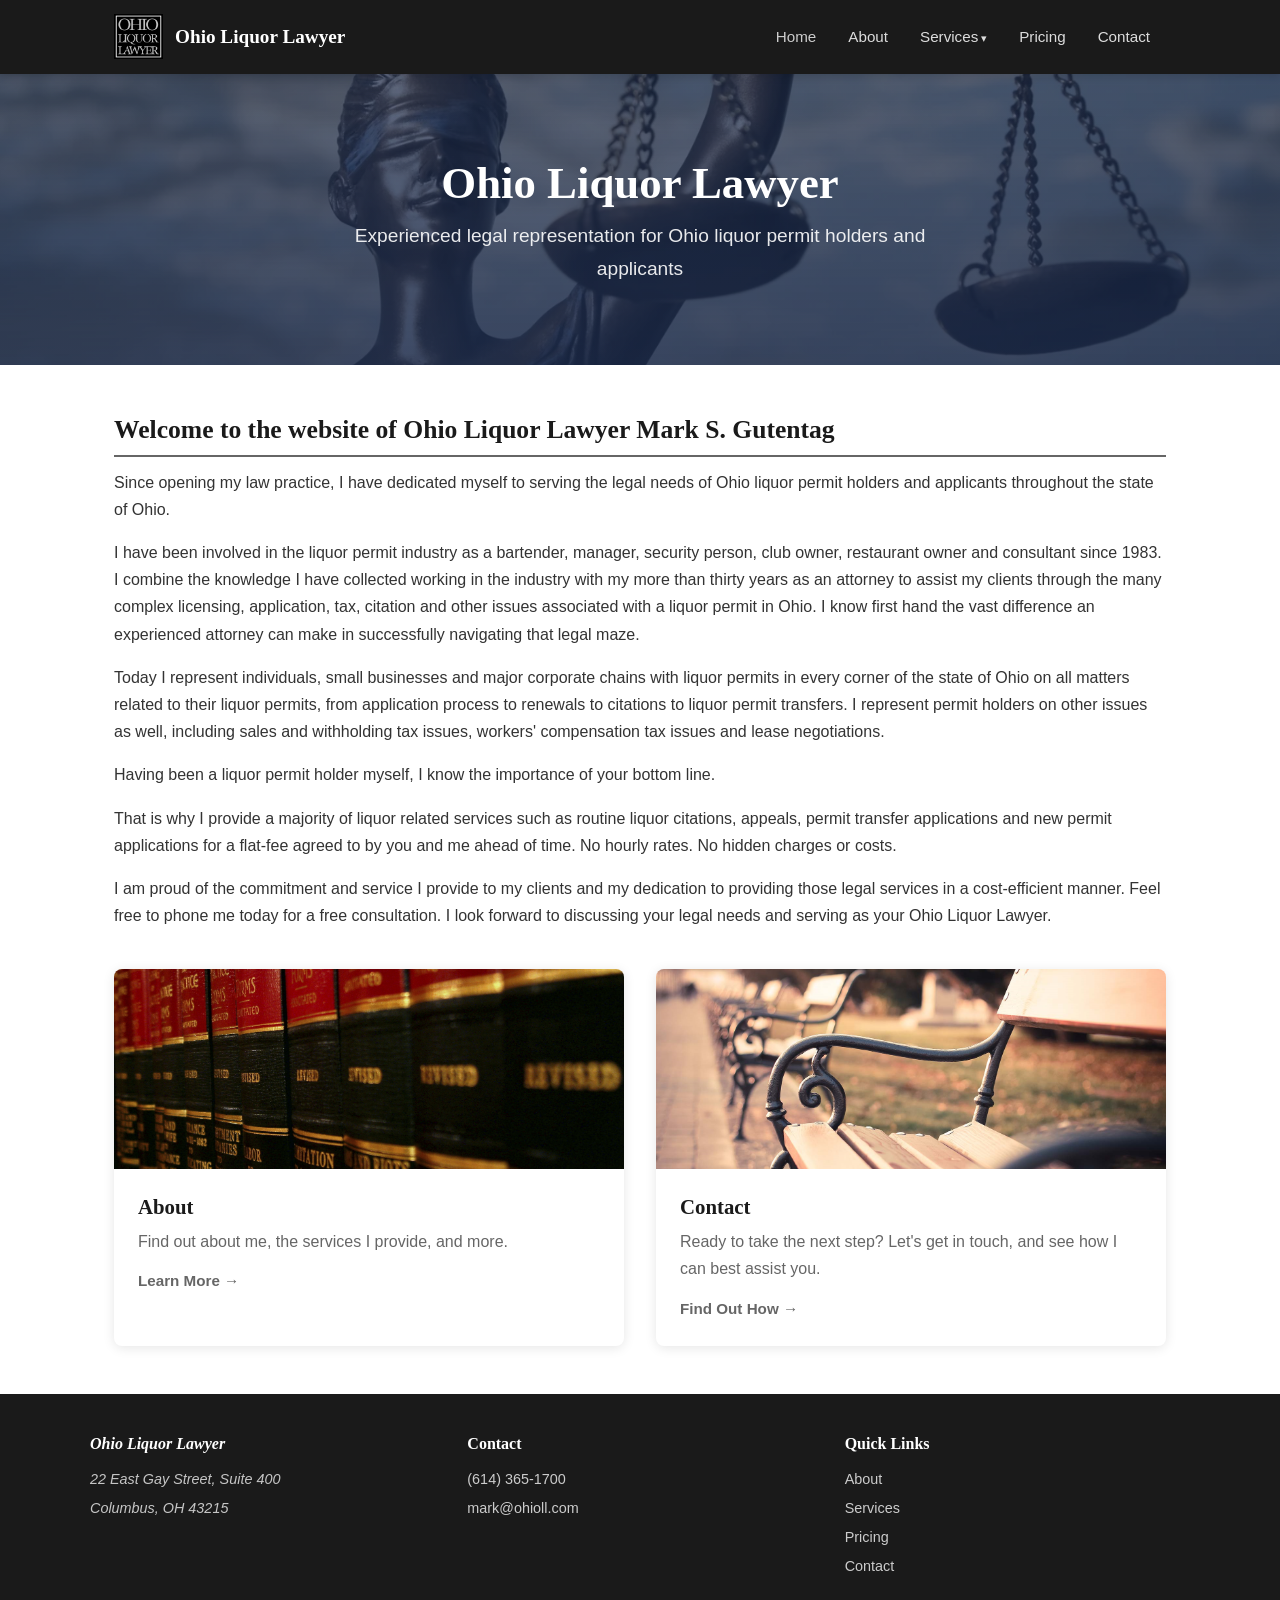
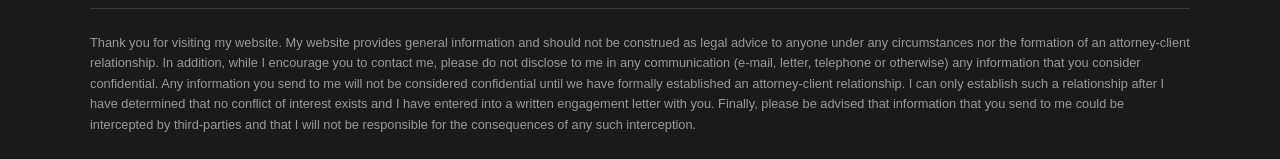
==== index.html @ 2d17671e "Checkpoint: site modernization and optimization proposal - Rename CSS variables --navy/--gold to --d" ====
<!DOCTYPE html>
<html lang="en">
<head>
  <meta charset="UTF-8">
  <meta name="viewport" content="width=device-width, initial-scale=1.0">
  <title>Ohio Liquor Lawyer | Mark S. Gutentag</title>
  <meta name="description" content="Ohio Liquor Lawyer Mark S. Gutentag provides legal services for Ohio liquor permit holders, applicants, and transfers. Free consultation available.">
  <link rel="icon" href="assets/images/favicon.ico">
  <link rel="canonical" href="https://www.ohioll.com/">
  <meta property="og:title" content="Ohio Liquor Lawyer | Mark S. Gutentag">
  <meta property="og:description" content="Experienced legal representation for Ohio liquor permit holders and applicants. Free consultation available.">
  <meta property="og:type" content="website">
  <meta property="og:url" content="https://www.ohioll.com/">
  <meta property="og:image" content="https://www.ohioll.com/assets/images/logo.png">
  <link rel="stylesheet" href="css/style.css">
</head>
<body>
  <header class="site-header">
    <div class="header-inner">
      <div class="logo">
        <a href="index.html">
          <img src="assets/images/logo.png" alt="">
          <span class="logo-text">Ohio Liquor Lawyer</span>
        </a>
      </div>
      <button class="nav-toggle" aria-label="Toggle navigation">
        <span></span><span></span><span></span>
      </button>
      <nav class="main-nav" aria-label="Main navigation">
        <ul>
          <li><a href="index.html" class="active">Home</a></li>
          <li><a href="about.html">About</a></li>
          <li class="has-dropdown">
            <a href="services-current-permit-holders.html">Services</a>
            <ul class="dropdown">
              <li><a href="services-current-permit-holders.html">Current Permit Holders</a></li>
              <li><a href="services-new-permit-applicants.html">New Permit Applicants</a></li>
              <li><a href="services-permit-transfers.html">Permit Transfers</a></li>
            </ul>
          </li>
          <li><a href="pricing.html">Pricing</a></li>
          <li><a href="contact.html">Contact</a></li>
        </ul>
      </nav>
    </div>
  </header>

  <main>
    <section class="hero">
      <h1>Ohio Liquor Lawyer</h1>
      <p>Experienced legal representation for Ohio liquor permit holders and applicants</p>
    </section>

    <section class="content-section">
      <h2>Welcome to the website of Ohio Liquor Lawyer Mark S. Gutentag</h2>

      <p>Since opening my law practice, I have dedicated myself to serving the legal needs of Ohio liquor permit holders and applicants throughout the state of Ohio.</p>

      <p>I have been involved in the liquor permit industry as a bartender, manager, security person, club owner, restaurant owner and consultant since 1983. I combine the knowledge I have collected working in the industry with my more than thirty years as an attorney to assist my clients through the many complex licensing, application, tax, citation and other issues associated with a liquor permit in Ohio. I know first hand the vast difference an experienced attorney can make in successfully navigating that legal maze.</p>

      <p>Today I represent individuals, small businesses and major corporate chains with liquor permits in every corner of the state of Ohio on all matters related to their liquor permits, from application process to renewals to citations to liquor permit transfers. I represent permit holders on other issues as well, including sales and withholding tax issues, workers' compensation tax issues and lease negotiations.</p>

      <p>Having been a liquor permit holder myself, I know the importance of your bottom line.</p>

      <p>That is why I provide a majority of liquor related services such as routine liquor citations, appeals, permit transfer applications and new permit applications for a flat-fee agreed to by you and me ahead of time. No hourly rates. No hidden charges or costs.</p>

      <p>I am proud of the commitment and service I provide to my clients and my dedication to providing those legal services in a cost-efficient manner. Feel free to phone me today for a free consultation. I look forward to discussing your legal needs and serving as your Ohio Liquor Lawyer.</p>

      <div class="cta-cards">
        <a href="about.html" class="cta-card">
          <img src="assets/images/about-preview.png" alt="About Mark S. Gutentag">
          <div class="cta-card-body">
            <h3>About</h3>
            <p>Find out about me, the services I provide, and more.</p>
            <span class="cta-link">Learn More &rarr;</span>
          </div>
        </a>
        <a href="contact.html" class="cta-card">
          <img src="assets/images/contact-preview.png" alt="Contact Ohio Liquor Lawyer">
          <div class="cta-card-body">
            <h3>Contact</h3>
            <p>Ready to take the next step? Let's get in touch, and see how I can best assist you.</p>
            <span class="cta-link">Find Out How &rarr;</span>
          </div>
        </a>
      </div>
    </section>
  </main>

  <footer class="site-footer">
    <div class="footer-inner">
      <div class="footer-top">
        <div class="footer-col">
          <address>
            <h4>Ohio Liquor Lawyer</h4>
            <p>22 East Gay Street, Suite 400</p>
            <p>Columbus, OH 43215</p>
          </address>
        </div>
        <div class="footer-col">
          <h4>Contact</h4>
          <p><a href="tel:6143651700">(614) 365-1700</a></p>
          <p><a href="mailto:mark@ohioll.com">mark@ohioll.com</a></p>
        </div>
        <div class="footer-col">
          <h4>Quick Links</h4>
          <ul>
            <li><a href="about.html">About</a></li>
            <li><a href="services-current-permit-holders.html">Services</a></li>
            <li><a href="pricing.html">Pricing</a></li>
            <li><a href="contact.html">Contact</a></li>
          </ul>
        </div>
      </div>
      <p class="footer-disclaimer">Thank you for visiting my website. My website provides general information and should not be construed as legal advice to anyone under any circumstances nor the formation of an attorney-client relationship. In addition, while I encourage you to contact me, please do not disclose to me in any communication (e-mail, letter, telephone or otherwise) any information that you consider confidential. Any information you send to me will not be considered confidential until we have formally established an attorney-client relationship. I can only establish such a relationship after I have determined that no conflict of interest exists and I have entered into a written engagement letter with you. Finally, please be advised that information that you send to me could be intercepted by third-parties and that I will not be responsible for the consequences of any such interception.</p>
    </div>
  </footer>
  <script src="js/nav.js"></script>
</body>
</html>
---- css/style.css ----
/* === Reset === */
*, *::before, *::after {
  box-sizing: border-box;
  margin: 0;
  padding: 0;
}

/* === Variables === */
:root {
  --dark: #1a1a1a;
  --dark-light: #2d2d2d;
  --accent: #666;
  --accent-light: #ccc;
  --text: #333;
  --text-light: #666;
  --bg: #fff;
  --bg-light: #f8f9fa;
  --border: #e0e0e0;
  --max-width: 1100px;
  --font-body: 'Segoe UI', 'Helvetica Neue', Arial, sans-serif;
  --font-heading: Georgia, 'Times New Roman', serif;
}

/* === Base === */
html {
  font-size: 16px;
  scroll-behavior: smooth;
}

body {
  font-family: var(--font-body);
  color: var(--text);
  line-height: 1.7;
  background: var(--bg);
  min-height: 100vh;
  display: flex;
  flex-direction: column;
}

img {
  max-width: 100%;
  height: auto;
  display: block;
}

a {
  color: var(--dark);
  text-decoration: none;
}

a:hover {
  color: var(--accent);
}

h1, h2, h3, h4 {
  font-family: var(--font-heading);
  color: var(--dark);
  line-height: 1.3;
}

h1 { font-size: 2.2rem; margin-bottom: 1rem; }
h2 { font-size: 1.6rem; margin-bottom: 0.75rem; }
h3 { font-size: 1.3rem; margin-bottom: 0.5rem; }

ul {
  list-style: disc;
  padding-left: 1.5rem;
}

/* === Header === */
.site-header {
  background: var(--dark);
  padding: 0;
  position: sticky;
  top: 0;
  z-index: 100;
  box-shadow: 0 2px 8px rgba(0,0,0,0.15);
}

.header-inner {
  max-width: var(--max-width);
  margin: 0 auto;
  display: flex;
  align-items: center;
  justify-content: space-between;
  padding: 0.75rem 1.5rem;
}

.logo a {
  display: flex;
  align-items: center;
  gap: 0.75rem;
}

.logo img {
  height: 45px;
  width: auto;
}

.logo-text {
  color: #fff;
  font-family: var(--font-heading);
  font-size: 1.2rem;
  font-weight: 700;
  white-space: nowrap;
}

/* === Navigation === */
.nav-toggle {
  display: none;
  background: none;
  border: none;
  cursor: pointer;
  padding: 0.5rem;
  min-width: 44px;
  min-height: 44px;
}

.nav-toggle span {
  display: block;
  width: 26px;
  height: 3px;
  background: #fff;
  margin: 5px 0;
  border-radius: 2px;
  transition: 0.3s;
}

.main-nav > ul {
  display: flex;
  list-style: none;
  padding: 0;
  gap: 0;
  align-items: center;
}

.main-nav > ul > li {
  position: relative;
}

.main-nav a {
  color: rgba(255,255,255,0.85);
  padding: 0.75rem 1rem;
  display: block;
  font-size: 0.95rem;
  font-weight: 500;
  transition: color 0.2s;
  white-space: nowrap;
}

.main-nav a:hover,
.main-nav a.active {
  color: var(--accent-light);
}

/* Dropdown */
.has-dropdown {
  position: relative;
}

.has-dropdown > a::after {
  content: ' \25BE';
  font-size: 0.7em;
}

.dropdown {
  display: none;
  flex-direction: column;
  position: absolute;
  top: 100%;
  left: 0;
  background: var(--dark-light);
  min-width: 220px;
  box-shadow: 0 4px 12px rgba(0,0,0,0.2);
  border-radius: 0 0 4px 4px;
  list-style: none;
  padding: 0.5rem 0;
  z-index: 200;
}

.has-dropdown:hover .dropdown {
  display: flex;
}

.has-dropdown.open .dropdown {
  display: flex;
}

.dropdown a {
  padding: 0.6rem 1.25rem;
  font-size: 0.9rem;
}

.dropdown a:hover {
  background: rgba(255,255,255,0.05);
}

/* === Hero === */
.hero {
  background: linear-gradient(rgba(27,42,74,0.7), rgba(27,42,74,0.85)),
              url('../assets/images/hero-home.jpg') center/cover no-repeat;
  color: #fff;
  text-align: center;
  padding: 5rem 1.5rem;
}

.hero h1 {
  color: #fff;
  font-size: 2.8rem;
  margin-bottom: 0.5rem;
}

.hero p {
  font-size: 1.2rem;
  opacity: 0.9;
  max-width: 600px;
  margin: 0 auto;
}

/* Page hero (smaller, for inner pages) */
.page-hero {
  background: var(--dark);
  color: #fff;
  text-align: center;
  padding: 3rem 1.5rem;
}

.page-hero h1 {
  color: #fff;
  font-size: 2.4rem;
  margin-bottom: 0;
}

/* === Main Content === */
main {
  flex: 1;
}

.content-section {
  max-width: var(--max-width);
  margin: 0 auto;
  padding: 3rem 1.5rem;
}

.content-section p {
  margin-bottom: 1rem;
}

.content-section ul {
  margin-bottom: 1.25rem;
}

.content-section li {
  margin-bottom: 0.4rem;
}

.content-section h2 {
  margin-top: 2rem;
  padding-bottom: 0.5rem;
  border-bottom: 2px solid var(--accent);
}

.content-section h2:first-child {
  margin-top: 0;
}

.content-section h3 {
  margin-top: 1.5rem;
  color: var(--dark-light);
}

/* === CTA Cards (Home page) === */
.cta-cards {
  display: grid;
  grid-template-columns: 1fr 1fr;
  gap: 2rem;
  margin-top: 2.5rem;
}

.cta-card {
  border-radius: 8px;
  overflow: hidden;
  box-shadow: 0 2px 12px rgba(0,0,0,0.1);
  transition: transform 0.2s, box-shadow 0.2s;
  text-decoration: none;
  color: var(--text);
  display: block;
}

.cta-card:hover {
  transform: translateY(-4px);
  box-shadow: 0 6px 20px rgba(0,0,0,0.15);
  color: var(--text);
}

.cta-card img {
  width: 100%;
  height: 200px;
  object-fit: cover;
}

.cta-card-body {
  padding: 1.5rem;
}

.cta-card-body h3 {
  margin-top: 0;
  color: var(--dark);
}

.cta-card-body p {
  color: var(--text-light);
  margin-bottom: 0.75rem;
}

.cta-link {
  color: var(--accent);
  font-weight: 600;
  font-size: 0.95rem;
}

/* === Services Sidebar Layout === */
.services-layout {
  max-width: var(--max-width);
  margin: 0 auto;
  padding: 3rem 1.5rem;
  display: grid;
  grid-template-columns: 220px 1fr;
  gap: 3rem;
}

.services-sidebar {
  position: sticky;
  top: 90px;
  align-self: start;
}

.services-sidebar ul {
  list-style: none;
  padding: 0;
}

.services-sidebar a {
  display: block;
  padding: 0.6rem 1rem;
  border-left: 3px solid transparent;
  color: var(--text-light);
  font-size: 0.95rem;
  transition: all 0.2s;
}

.services-sidebar a:hover {
  color: var(--dark);
  border-left-color: var(--accent);
  background: var(--bg-light);
}

.services-sidebar a.active {
  color: var(--dark);
  border-left-color: var(--accent);
  font-weight: 600;
}

.services-content h2 {
  margin-top: 2rem;
  padding-bottom: 0.5rem;
  border-bottom: 2px solid var(--accent);
}

.services-content h2:first-child {
  margin-top: 0;
}

.services-content p {
  margin-bottom: 1rem;
}

.services-content ul {
  margin-bottom: 1.25rem;
}

.services-content li {
  margin-bottom: 0.4rem;
}

/* === Contact Info Block === */
.contact-info {
  background: var(--bg-light);
  border-radius: 8px;
  padding: 2rem;
  margin-top: 1.5rem;
  display: grid;
  grid-template-columns: repeat(3, 1fr);
  gap: 2rem;
}

.contact-item h3 {
  margin-top: 0;
  font-size: 1.1rem;
}

.contact-item p {
  color: var(--text-light);
  margin-bottom: 0;
}

.contact-item a {
  color: var(--dark);
  font-weight: 500;
}

.contact-item a:hover {
  color: var(--accent);
}

/* === CTA Banner === */
.cta-banner {
  background: var(--dark);
  color: #fff;
  text-align: center;
  padding: 3rem 1.5rem;
  margin-top: 2rem;
}

.cta-banner h2 {
  color: #fff;
  border: none;
  margin-top: 0;
}

.cta-banner p {
  opacity: 0.9;
  max-width: 600px;
  margin: 0.5rem auto 1.5rem;
}

.cta-banner a {
  display: inline-block;
  background: var(--accent);
  color: #fff;
  padding: 0.85rem 2rem;
  border-radius: 4px;
  font-weight: 700;
  min-height: 44px;
  transition: background 0.2s;
}

.cta-banner a:hover {
  background: var(--accent-light);
  color: var(--dark);
}

/* === Footer === */
.site-footer {
  background: var(--dark);
  color: rgba(255,255,255,0.75);
  padding: 2.5rem 1.5rem 1.5rem;
  font-size: 0.9rem;
}

.footer-inner {
  max-width: var(--max-width);
  margin: 0 auto;
}

.footer-top {
  display: grid;
  grid-template-columns: 1fr 1fr 1fr;
  gap: 2rem;
  padding-bottom: 1.5rem;
  border-bottom: 1px solid rgba(255,255,255,0.15);
}

.footer-col h4 {
  color: #fff;
  font-size: 1rem;
  margin-bottom: 0.75rem;
}

.footer-col p {
  margin-bottom: 0.3rem;
}

.footer-col a {
  color: var(--accent-light);
}

.footer-col a:hover {
  color: var(--accent);
}

.footer-col ul {
  list-style: none;
  padding: 0;
}

.footer-col li {
  margin-bottom: 0.3rem;
}

.footer-disclaimer {
  margin-top: 1.5rem;
  font-size: 0.8rem;
  line-height: 1.6;
  opacity: 0.75;
}

/* === Responsive === */
@media (max-width: 768px) {
  .nav-toggle {
    display: flex;
    align-items: center;
    justify-content: center;
  }

  .main-nav {
    display: none;
    position: absolute;
    top: 100%;
    left: 0;
    right: 0;
    background: var(--dark);
    border-top: 1px solid rgba(255,255,255,0.1);
  }

  .main-nav.open {
    display: block;
  }

  .main-nav ul {
    flex-direction: column;
  }

  .main-nav a {
    padding: 0.9rem 1.5rem;
    border-bottom: 1px solid rgba(255,255,255,0.05);
    min-height: 44px;
  }

  .dropdown {
    position: static;
    box-shadow: none;
    background: rgba(0,0,0,0.15);
    border-radius: 0;
  }

  .has-dropdown:hover .dropdown {
    display: none;
  }

  .has-dropdown.open .dropdown {
    display: flex;
    flex-direction: column;
  }

  .hero h1 {
    font-size: 2rem;
  }

  .hero {
    padding: 3rem 1.5rem;
  }

  .cta-cards {
    grid-template-columns: 1fr;
  }

  .services-layout {
    grid-template-columns: 1fr;
    gap: 1.5rem;
  }

  .services-sidebar {
    position: static;
  }

  .services-sidebar ul {
    display: flex;
    gap: 0.25rem;
    flex-wrap: wrap;
  }

  .services-sidebar a {
    border-left: none;
    border-bottom: 2px solid transparent;
    padding: 0.5rem 0.75rem;
    font-size: 0.85rem;
    min-height: 44px;
    display: flex;
    align-items: center;
  }

  .services-sidebar a.active,
  .services-sidebar a:hover {
    border-left: none;
    border-bottom-color: var(--accent);
  }

  .contact-info {
    grid-template-columns: 1fr;
  }

  .footer-top {
    grid-template-columns: 1fr;
    gap: 1.5rem;
  }

  .page-hero h1 {
    font-size: 1.8rem;
  }
}

@media (max-width: 480px) {
  h1 { font-size: 1.7rem; }
  h2 { font-size: 1.3rem; }
  .hero h1 { font-size: 1.6rem; }
  .content-section,
  .services-layout {
    padding: 2rem 1rem;
  }
}
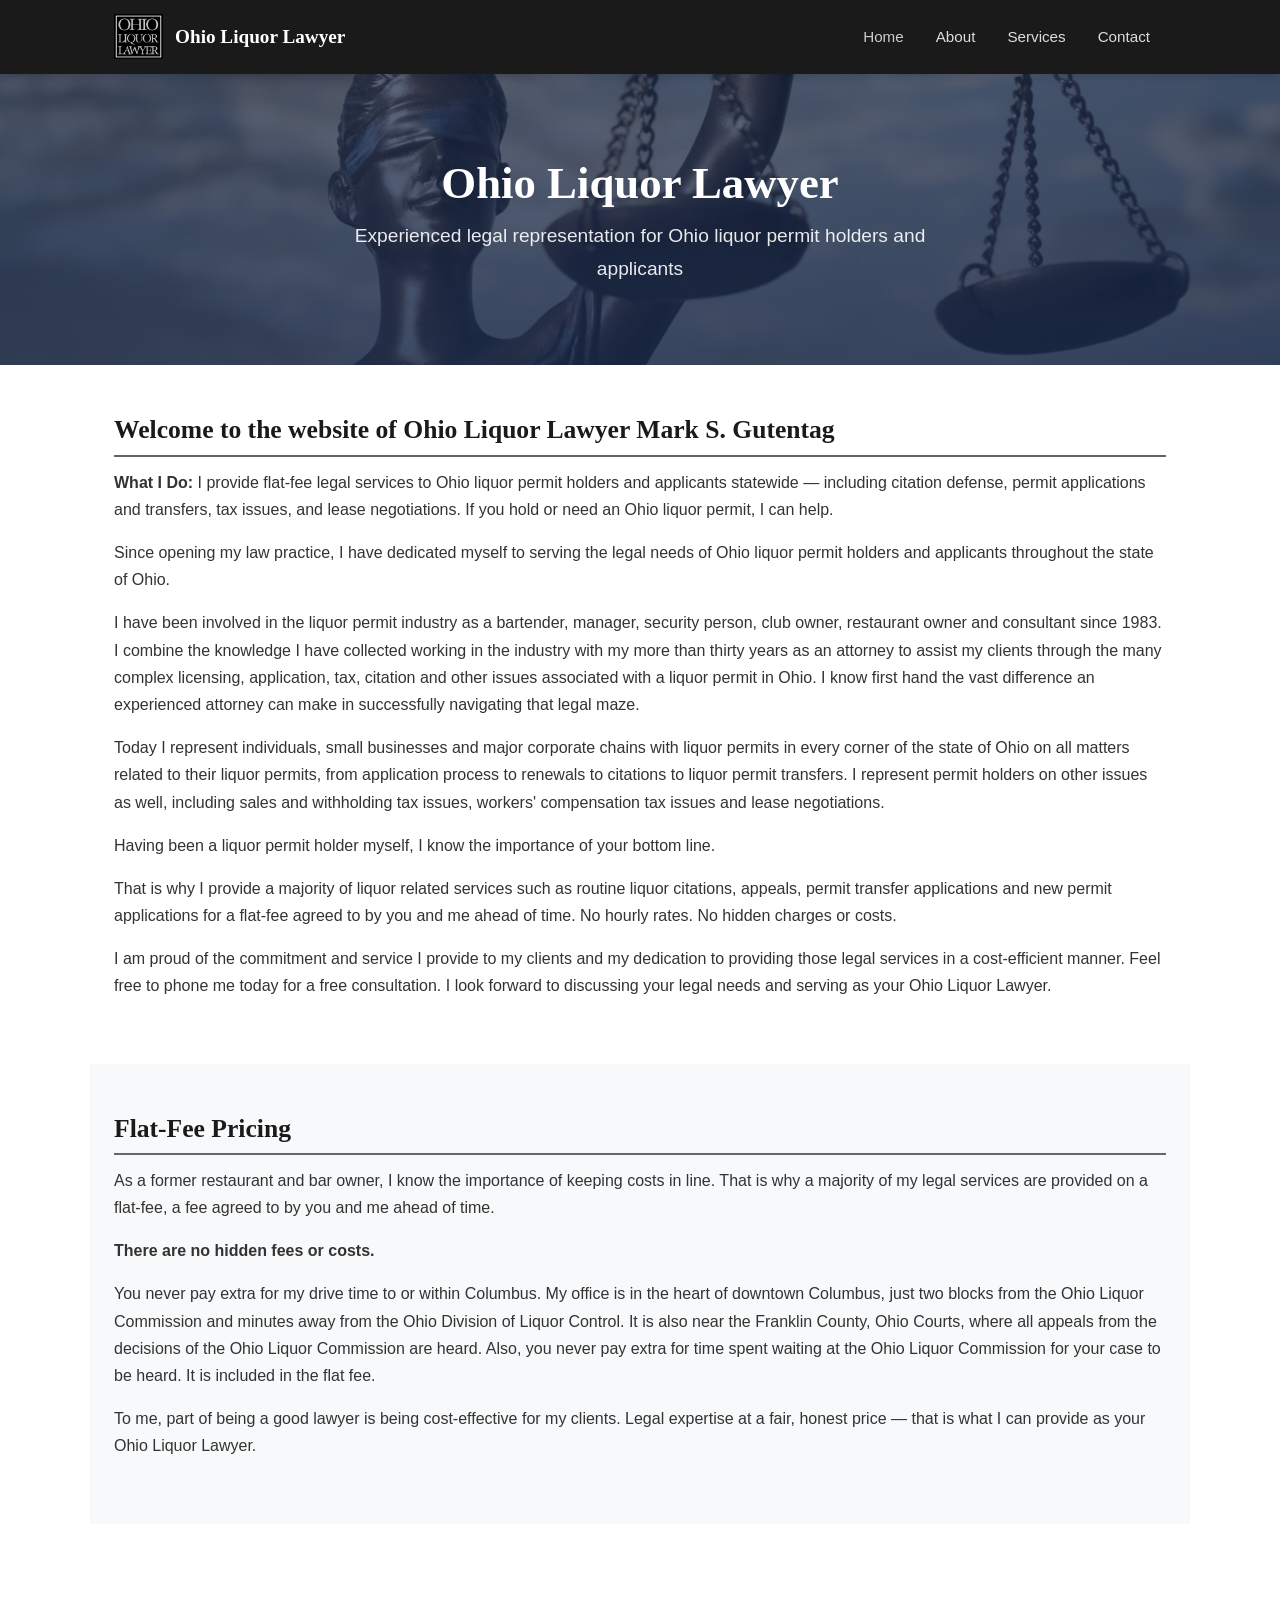
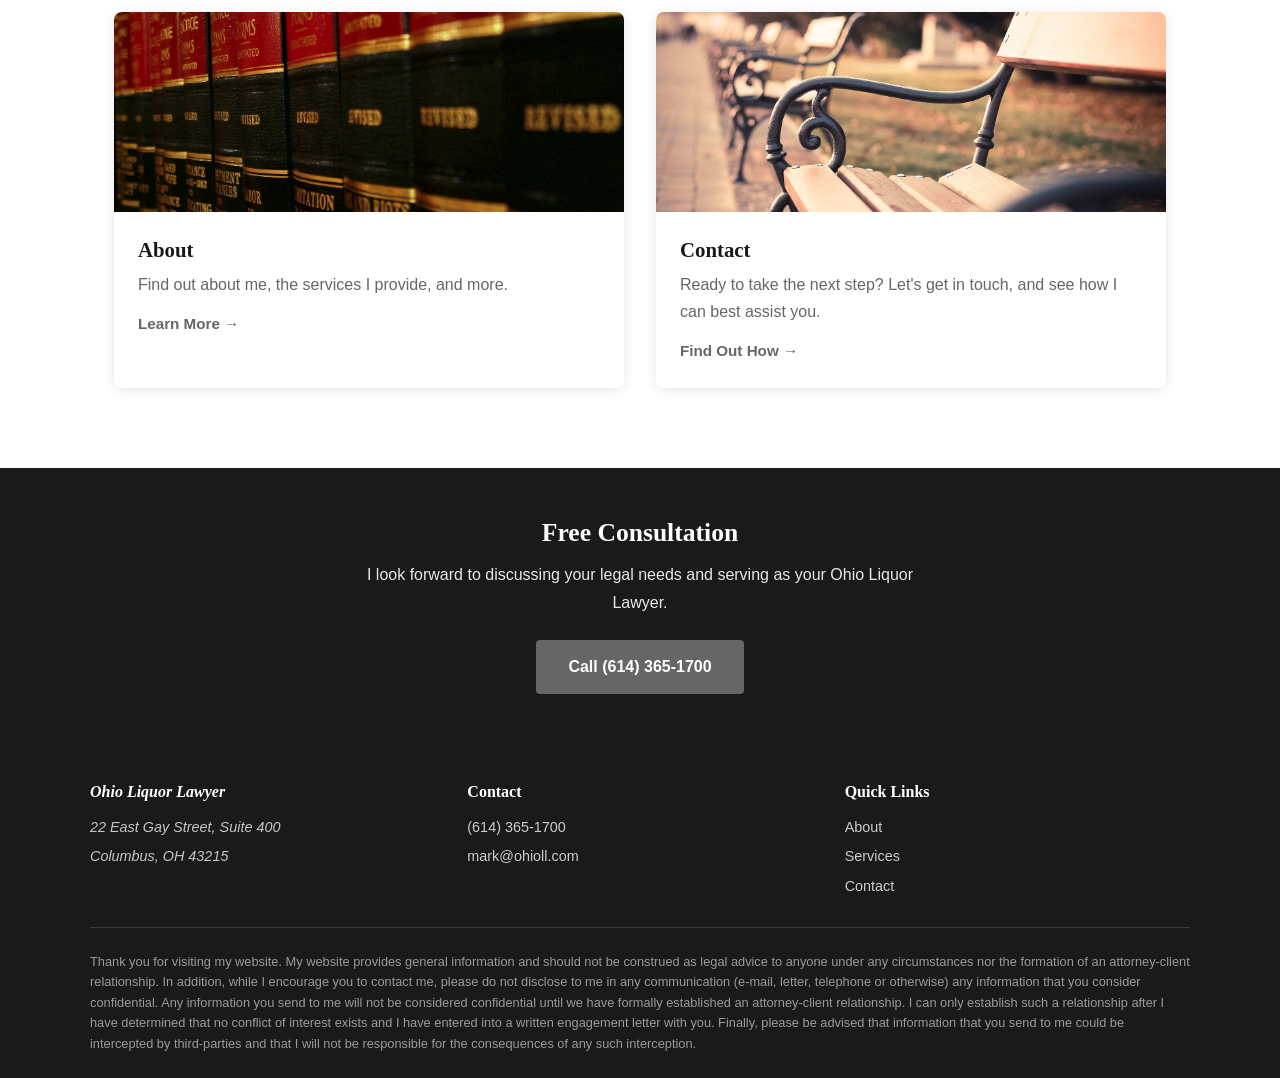
==== commit 860b49fb: "Consolidate site from 7 pages to 4, add contact form and FAQ - Merge 3 service pages into single ser" ====
--- a/index.html
+++ b/index.html
@@ -4,14 +4,38 @@
   <meta charset="UTF-8">
   <meta name="viewport" content="width=device-width, initial-scale=1.0">
   <title>Ohio Liquor Lawyer | Mark S. Gutentag</title>
-  <meta name="description" content="Ohio Liquor Lawyer Mark S. Gutentag provides legal services for Ohio liquor permit holders, applicants, and transfers. Free consultation available.">
+  <meta name="description" content="Ohio Liquor Lawyer Mark S. Gutentag provides flat-fee legal services for Ohio liquor permit holders, applicants, and transfers. Free consultation available.">
   <link rel="icon" href="assets/images/favicon.ico">
   <link rel="canonical" href="https://www.ohioll.com/">
   <meta property="og:title" content="Ohio Liquor Lawyer | Mark S. Gutentag">
-  <meta property="og:description" content="Experienced legal representation for Ohio liquor permit holders and applicants. Free consultation available.">
+  <meta property="og:description" content="Experienced legal representation for Ohio liquor permit holders and applicants. Flat-fee pricing with no hidden costs. Free consultation available.">
   <meta property="og:type" content="website">
   <meta property="og:url" content="https://www.ohioll.com/">
   <meta property="og:image" content="https://www.ohioll.com/assets/images/logo.png">
+  <script type="application/ld+json">
+  {
+    "@context": "https://schema.org",
+    "@type": "LegalService",
+    "name": "Ohio Liquor Lawyer — Mark S. Gutentag",
+    "description": "Flat-fee legal services for Ohio liquor permit holders, new permit applicants, and permit transfers. Services include citation defense, tax issues, permit applications, and lease negotiations.",
+    "url": "https://www.ohioll.com",
+    "telephone": "+1-614-365-1700",
+    "email": "mark@ohioll.com",
+    "address": {
+      "@type": "PostalAddress",
+      "streetAddress": "22 East Gay Street, Suite 400",
+      "addressLocality": "Columbus",
+      "addressRegion": "OH",
+      "postalCode": "43215",
+      "addressCountry": "US"
+    },
+    "areaServed": {
+      "@type": "State",
+      "name": "Ohio"
+    },
+    "priceRange": "Flat-fee"
+  }
+  </script>
   <link rel="stylesheet" href="css/style.css">
 </head>
 <body>
@@ -30,15 +54,7 @@
         <ul>
           <li><a href="index.html" class="active">Home</a></li>
           <li><a href="about.html">About</a></li>
-          <li class="has-dropdown">
-            <a href="services-current-permit-holders.html">Services</a>
-            <ul class="dropdown">
-              <li><a href="services-current-permit-holders.html">Current Permit Holders</a></li>
-              <li><a href="services-new-permit-applicants.html">New Permit Applicants</a></li>
-              <li><a href="services-permit-transfers.html">Permit Transfers</a></li>
-            </ul>
-          </li>
-          <li><a href="pricing.html">Pricing</a></li>
+          <li><a href="services.html">Services</a></li>
           <li><a href="contact.html">Contact</a></li>
         </ul>
       </nav>
@@ -54,6 +70,8 @@
     <section class="content-section">
       <h2>Welcome to the website of Ohio Liquor Lawyer Mark S. Gutentag</h2>
 
+      <p><strong>What I Do:</strong> I provide flat-fee legal services to Ohio liquor permit holders and applicants statewide — including citation defense, permit applications and transfers, tax issues, and lease negotiations. If you hold or need an Ohio liquor permit, I can help.</p>
+
       <p>Since opening my law practice, I have dedicated myself to serving the legal needs of Ohio liquor permit holders and applicants throughout the state of Ohio.</p>
 
       <p>I have been involved in the liquor permit industry as a bartender, manager, security person, club owner, restaurant owner and consultant since 1983. I combine the knowledge I have collected working in the industry with my more than thirty years as an attorney to assist my clients through the many complex licensing, application, tax, citation and other issues associated with a liquor permit in Ohio. I know first hand the vast difference an experienced attorney can make in successfully navigating that legal maze.</p>
@@ -65,7 +83,21 @@
       <p>That is why I provide a majority of liquor related services such as routine liquor citations, appeals, permit transfer applications and new permit applications for a flat-fee agreed to by you and me ahead of time. No hourly rates. No hidden charges or costs.</p>
 
       <p>I am proud of the commitment and service I provide to my clients and my dedication to providing those legal services in a cost-efficient manner. Feel free to phone me today for a free consultation. I look forward to discussing your legal needs and serving as your Ohio Liquor Lawyer.</p>
+    </section>
 
+    <section id="pricing" class="content-section pricing-section">
+      <h2>Flat-Fee Pricing</h2>
+
+      <p>As a former restaurant and bar owner, I know the importance of keeping costs in line. That is why a majority of my legal services are provided on a flat-fee, a fee agreed to by you and me ahead of time.</p>
+
+      <p><strong>There are no hidden fees or costs.</strong></p>
+
+      <p>You never pay extra for my drive time to or within Columbus. My office is in the heart of downtown Columbus, just two blocks from the Ohio Liquor Commission and minutes away from the Ohio Division of Liquor Control. It is also near the Franklin County, Ohio Courts, where all appeals from the decisions of the Ohio Liquor Commission are heard. Also, you never pay extra for time spent waiting at the Ohio Liquor Commission for your case to be heard. It is included in the flat fee.</p>
+
+      <p>To me, part of being a good lawyer is being cost-effective for my clients. Legal expertise at a fair, honest price &mdash; that is what I can provide as your Ohio Liquor Lawyer.</p>
+    </section>
+
+    <div class="content-section">
       <div class="cta-cards">
         <a href="about.html" class="cta-card">
           <img src="assets/images/about-preview.png" alt="About Mark S. Gutentag">
@@ -84,6 +116,12 @@
           </div>
         </a>
       </div>
+    </div>
+
+    <section class="cta-banner">
+      <h2>Free Consultation</h2>
+      <p>I look forward to discussing your legal needs and serving as your Ohio Liquor Lawyer.</p>
+      <a href="tel:6143651700">Call (614) 365-1700</a>
     </section>
   </main>
 
@@ -106,8 +144,7 @@
           <h4>Quick Links</h4>
           <ul>
             <li><a href="about.html">About</a></li>
-            <li><a href="services-current-permit-holders.html">Services</a></li>
-            <li><a href="pricing.html">Pricing</a></li>
+            <li><a href="services.html">Services</a></li>
             <li><a href="contact.html">Contact</a></li>
           </ul>
         </div>
--- a/css/style.css
+++ b/css/style.css
@@ -153,48 +153,6 @@
   color: var(--accent-light);
 }
 
-/* Dropdown */
-.has-dropdown {
-  position: relative;
-}
-
-.has-dropdown > a::after {
-  content: ' \25BE';
-  font-size: 0.7em;
-}
-
-.dropdown {
-  display: none;
-  flex-direction: column;
-  position: absolute;
-  top: 100%;
-  left: 0;
-  background: var(--dark-light);
-  min-width: 220px;
-  box-shadow: 0 4px 12px rgba(0,0,0,0.2);
-  border-radius: 0 0 4px 4px;
-  list-style: none;
-  padding: 0.5rem 0;
-  z-index: 200;
-}
-
-.has-dropdown:hover .dropdown {
-  display: flex;
-}
-
-.has-dropdown.open .dropdown {
-  display: flex;
-}
-
-.dropdown a {
-  padding: 0.6rem 1.25rem;
-  font-size: 0.9rem;
-}
-
-.dropdown a:hover {
-  background: rgba(255,255,255,0.05);
-}
-
 /* === Hero === */
 .hero {
   background: linear-gradient(rgba(27,42,74,0.7), rgba(27,42,74,0.85)),
@@ -267,6 +225,13 @@
 .content-section h3 {
   margin-top: 1.5rem;
   color: var(--dark-light);
+}
+
+/* === Pricing Section (Home page) === */
+.pricing-section {
+  background: var(--bg-light);
+  padding-top: 3rem;
+  padding-bottom: 3rem;
 }
 
 /* === CTA Cards (Home page) === */
@@ -367,7 +332,8 @@
   border-bottom: 2px solid var(--accent);
 }
 
-.services-content h2:first-child {
+.services-content h2:first-child,
+.services-content section:first-child h2 {
   margin-top: 0;
 }
 
@@ -381,6 +347,41 @@
 
 .services-content li {
   margin-bottom: 0.4rem;
+}
+
+.services-content h3 {
+  margin-top: 1.5rem;
+  color: var(--dark-light);
+}
+
+/* === FAQ Section === */
+.faq-section {
+  margin-top: 1rem;
+}
+
+.faq-item {
+  padding: 1.5rem 0;
+  border-bottom: 1px solid var(--border);
+}
+
+.faq-item:first-of-type {
+  padding-top: 0.5rem;
+}
+
+.faq-item:last-of-type {
+  border-bottom: none;
+}
+
+.faq-item h3 {
+  margin-top: 0;
+  margin-bottom: 0.5rem;
+  color: var(--dark);
+  font-size: 1.15rem;
+}
+
+.faq-item p {
+  margin-bottom: 0;
+  color: var(--text-light);
 }
 
 /* === Contact Info Block === */
@@ -413,6 +414,77 @@
   color: var(--accent);
 }
 
+/* === Contact Form === */
+.contact-form-wrapper {
+  margin-top: 3rem;
+}
+
+.contact-form-wrapper h2 {
+  margin-top: 0;
+  padding-bottom: 0.5rem;
+  border-bottom: 2px solid var(--accent);
+  margin-bottom: 1.5rem;
+}
+
+.contact-form {
+  max-width: 600px;
+}
+
+.form-group {
+  margin-bottom: 1.25rem;
+}
+
+.form-group label {
+  display: block;
+  font-weight: 600;
+  margin-bottom: 0.35rem;
+  font-size: 0.95rem;
+  color: var(--dark);
+}
+
+.form-group input,
+.form-group select,
+.form-group textarea {
+  width: 100%;
+  padding: 0.65rem 0.85rem;
+  font-size: 1rem;
+  font-family: var(--font-body);
+  border: 1px solid var(--accent);
+  border-radius: 4px;
+  background: var(--bg-light);
+  color: var(--text);
+  transition: border-color 0.2s;
+}
+
+.form-group input:focus,
+.form-group select:focus,
+.form-group textarea:focus {
+  outline: none;
+  border-color: var(--dark);
+}
+
+.form-group textarea {
+  resize: vertical;
+}
+
+.form-submit {
+  display: inline-block;
+  background: var(--dark);
+  color: #fff;
+  padding: 0.75rem 2rem;
+  border: none;
+  border-radius: 4px;
+  font-size: 1rem;
+  font-weight: 600;
+  cursor: pointer;
+  min-height: 44px;
+  transition: background 0.2s;
+}
+
+.form-submit:hover {
+  background: var(--accent);
+}
+
 /* === CTA Banner === */
 .cta-banner {
   background: var(--dark);
@@ -509,6 +581,7 @@
 @media (max-width: 768px) {
   .nav-toggle {
     display: flex;
+    flex-direction: column;
     align-items: center;
     justify-content: center;
   }
@@ -537,22 +610,6 @@
     min-height: 44px;
   }
 
-  .dropdown {
-    position: static;
-    box-shadow: none;
-    background: rgba(0,0,0,0.15);
-    border-radius: 0;
-  }
-
-  .has-dropdown:hover .dropdown {
-    display: none;
-  }
-
-  .has-dropdown.open .dropdown {
-    display: flex;
-    flex-direction: column;
-  }
-
   .hero h1 {
     font-size: 2rem;
   }
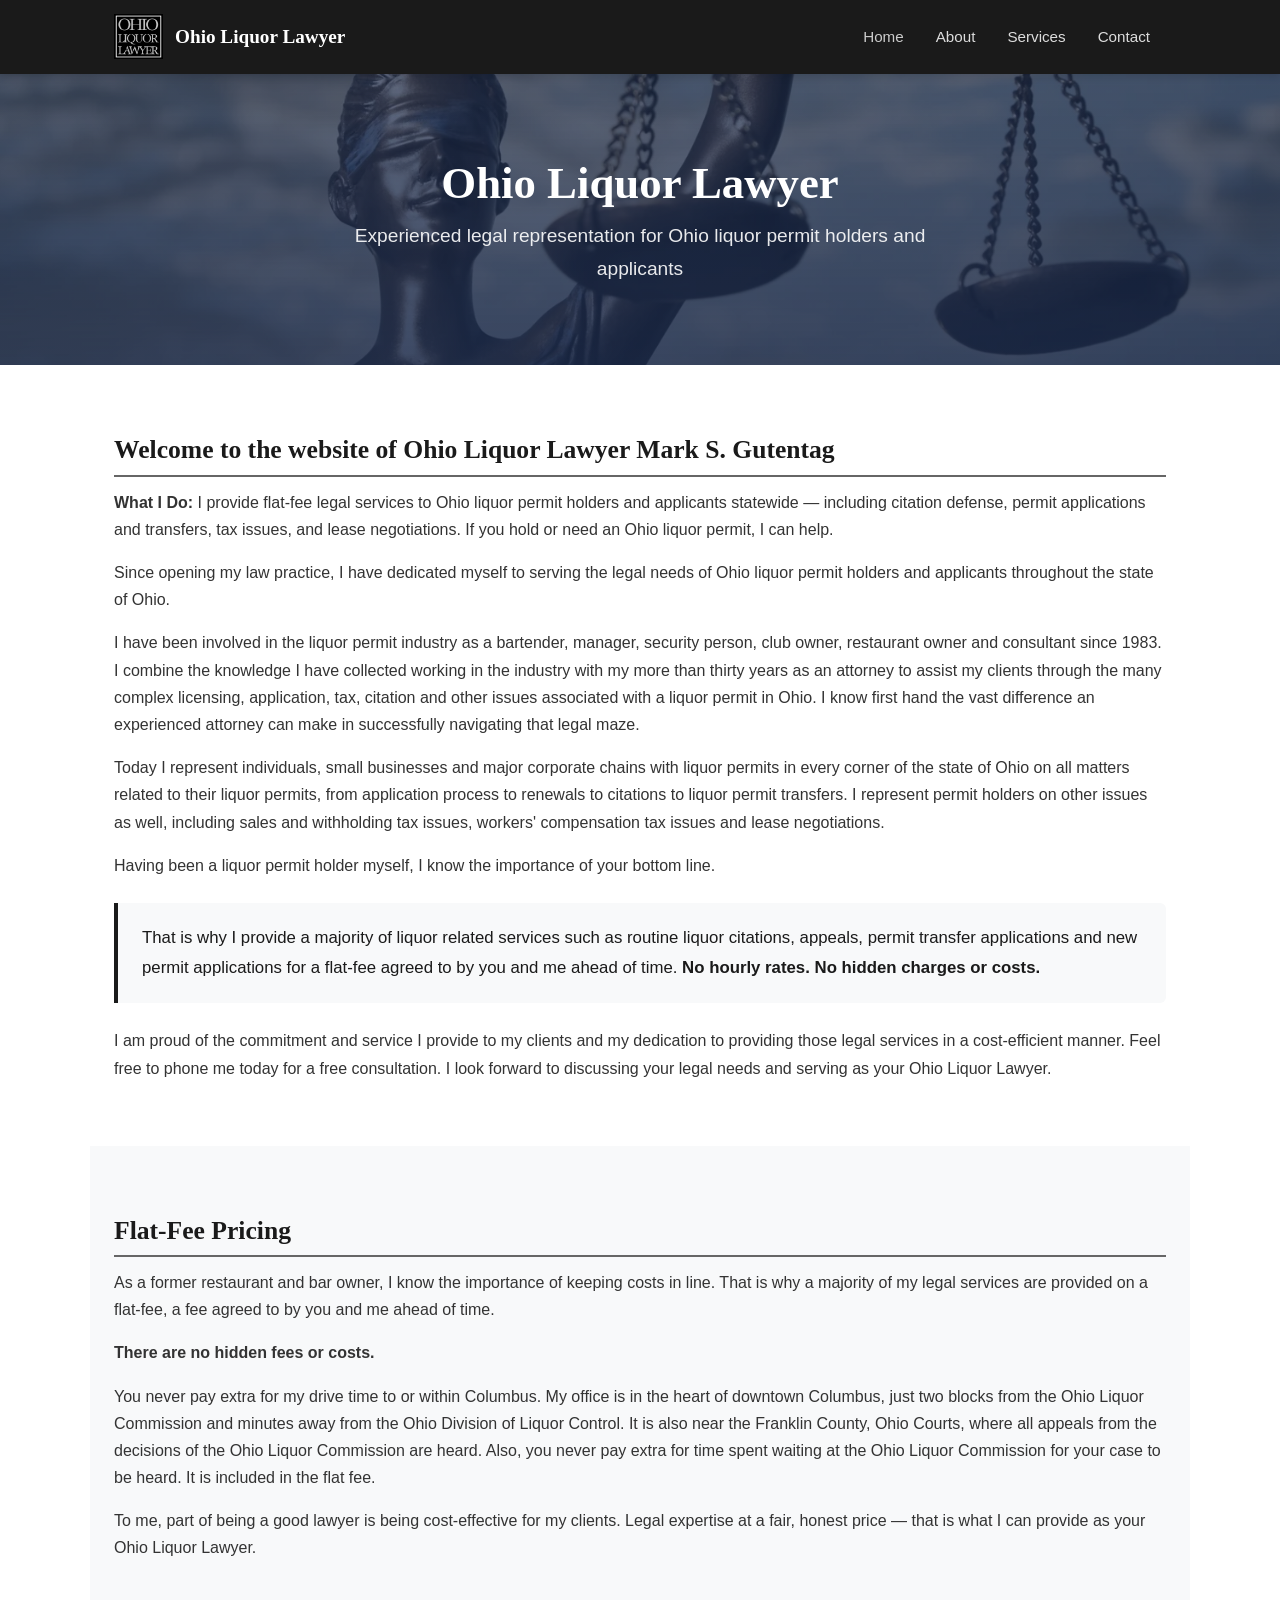
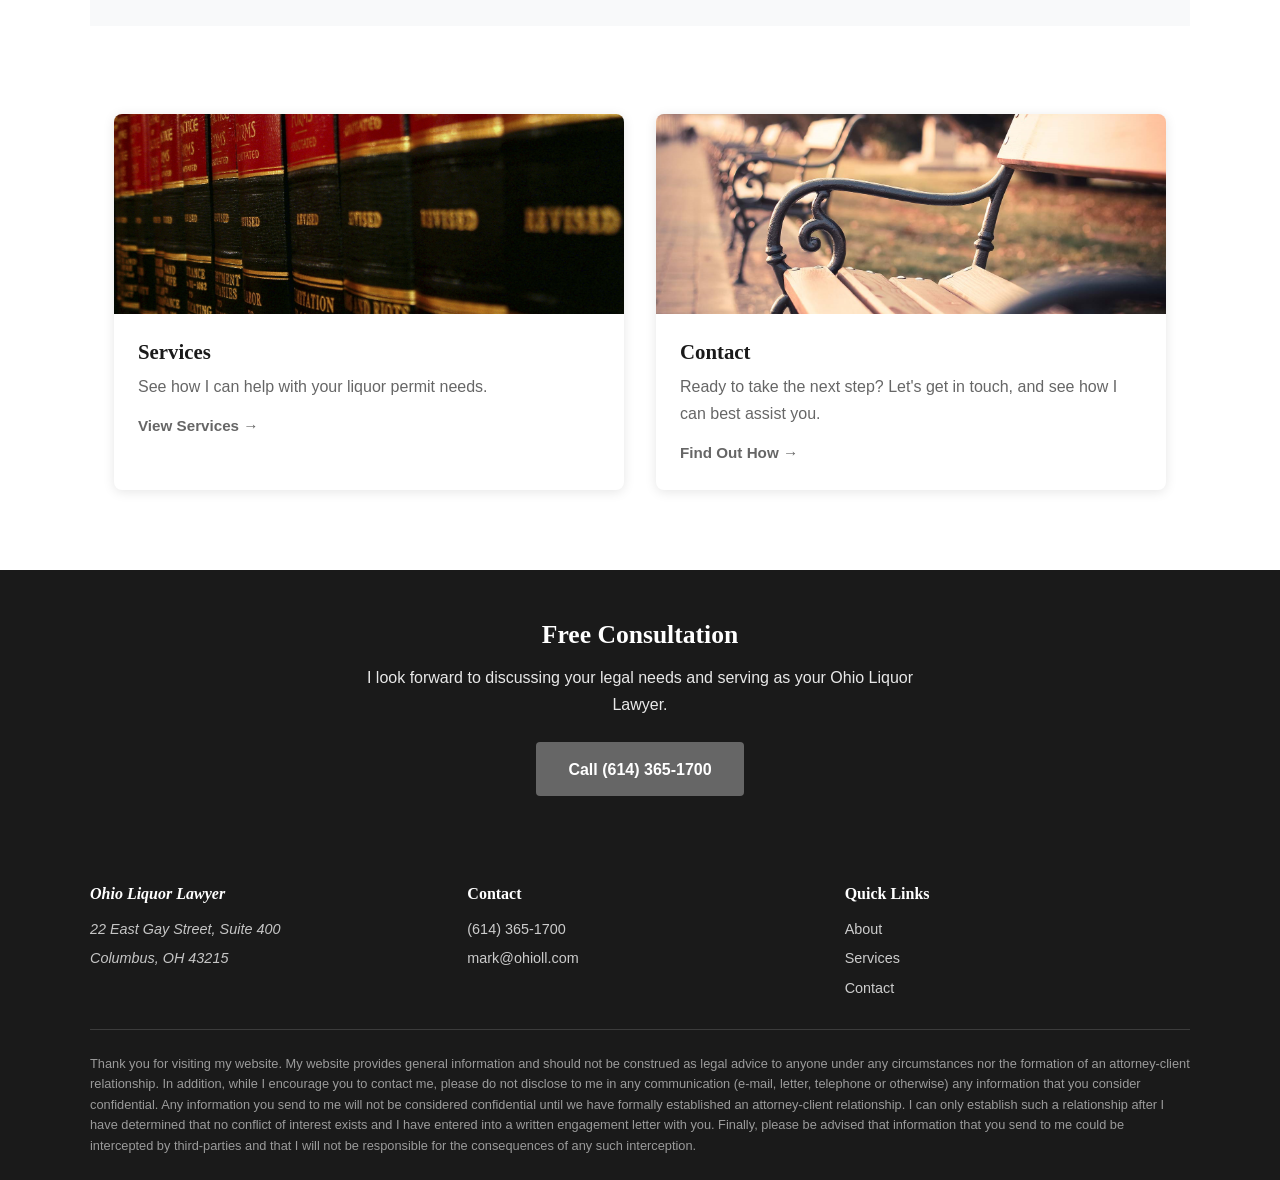
==== commit 9ba16299: "Improve navigation UX and polish home page - Add scroll-padding-top so anchors clear the sticky head" ====
--- a/index.html
+++ b/index.html
@@ -80,7 +80,9 @@
 
       <p>Having been a liquor permit holder myself, I know the importance of your bottom line.</p>
 
-      <p>That is why I provide a majority of liquor related services such as routine liquor citations, appeals, permit transfer applications and new permit applications for a flat-fee agreed to by you and me ahead of time. No hourly rates. No hidden charges or costs.</p>
+      <blockquote class="pull-quote">
+        <p>That is why I provide a majority of liquor related services such as routine liquor citations, appeals, permit transfer applications and new permit applications for a flat-fee agreed to by you and me ahead of time. <strong>No hourly rates. No hidden charges or costs.</strong></p>
+      </blockquote>
 
       <p>I am proud of the commitment and service I provide to my clients and my dedication to providing those legal services in a cost-efficient manner. Feel free to phone me today for a free consultation. I look forward to discussing your legal needs and serving as your Ohio Liquor Lawyer.</p>
     </section>
@@ -99,12 +101,12 @@
 
     <div class="content-section">
       <div class="cta-cards">
-        <a href="about.html" class="cta-card">
-          <img src="assets/images/about-preview.png" alt="About Mark S. Gutentag">
+        <a href="services.html" class="cta-card">
+          <img src="assets/images/about-preview.png" alt="Legal services for Ohio liquor permits">
           <div class="cta-card-body">
-            <h3>About</h3>
-            <p>Find out about me, the services I provide, and more.</p>
-            <span class="cta-link">Learn More &rarr;</span>
+            <h3>Services</h3>
+            <p>See how I can help with your liquor permit needs.</p>
+            <span class="cta-link">View Services &rarr;</span>
           </div>
         </a>
         <a href="contact.html" class="cta-card">
--- a/css/style.css
+++ b/css/style.css
@@ -25,6 +25,7 @@
 html {
   font-size: 16px;
   scroll-behavior: smooth;
+  scroll-padding-top: 80px;
 }
 
 body {
@@ -214,8 +215,13 @@
 
 .content-section h2 {
   margin-top: 2rem;
+  padding-top: 1.25rem;
   padding-bottom: 0.5rem;
   border-bottom: 2px solid var(--accent);
+  position: sticky;
+  top: 62px;
+  background: var(--bg);
+  z-index: 40;
 }
 
 .content-section h2:first-child {
@@ -225,6 +231,22 @@
 .content-section h3 {
   margin-top: 1.5rem;
   color: var(--dark-light);
+}
+
+/* === Pull Quote === */
+.pull-quote {
+  border-left: 4px solid var(--dark);
+  background: var(--bg-light);
+  margin: 1.5rem 0;
+  padding: 1.25rem 1.5rem;
+  border-radius: 0 6px 6px 0;
+  font-size: 1.05rem;
+  line-height: 1.8;
+  color: var(--dark);
+}
+
+.pull-quote p {
+  margin-bottom: 0;
 }
 
 /* === Pricing Section (Home page) === */
@@ -232,6 +254,10 @@
   background: var(--bg-light);
   padding-top: 3rem;
   padding-bottom: 3rem;
+}
+
+.pricing-section h2 {
+  background: var(--bg-light);
 }
 
 /* === CTA Cards (Home page) === */
@@ -284,52 +310,22 @@
   font-size: 0.95rem;
 }
 
-/* === Services Sidebar Layout === */
+/* === Services Layout === */
 .services-layout {
   max-width: var(--max-width);
   margin: 0 auto;
   padding: 3rem 1.5rem;
-  display: grid;
-  grid-template-columns: 220px 1fr;
-  gap: 3rem;
-}
-
-.services-sidebar {
-  position: sticky;
-  top: 90px;
-  align-self: start;
-}
-
-.services-sidebar ul {
-  list-style: none;
-  padding: 0;
-}
-
-.services-sidebar a {
-  display: block;
-  padding: 0.6rem 1rem;
-  border-left: 3px solid transparent;
-  color: var(--text-light);
-  font-size: 0.95rem;
-  transition: all 0.2s;
-}
-
-.services-sidebar a:hover {
-  color: var(--dark);
-  border-left-color: var(--accent);
-  background: var(--bg-light);
-}
-
-.services-sidebar a.active {
-  color: var(--dark);
-  border-left-color: var(--accent);
-  font-weight: 600;
 }
 
 .services-content h2 {
   margin-top: 2rem;
+  padding-top: 1.25rem;
   padding-bottom: 0.5rem;
   border-bottom: 2px solid var(--accent);
+  position: sticky;
+  top: 62px;
+  background: var(--bg);
+  z-index: 40;
 }
 
 .services-content h2:first-child,
@@ -622,37 +618,6 @@
     grid-template-columns: 1fr;
   }
 
-  .services-layout {
-    grid-template-columns: 1fr;
-    gap: 1.5rem;
-  }
-
-  .services-sidebar {
-    position: static;
-  }
-
-  .services-sidebar ul {
-    display: flex;
-    gap: 0.25rem;
-    flex-wrap: wrap;
-  }
-
-  .services-sidebar a {
-    border-left: none;
-    border-bottom: 2px solid transparent;
-    padding: 0.5rem 0.75rem;
-    font-size: 0.85rem;
-    min-height: 44px;
-    display: flex;
-    align-items: center;
-  }
-
-  .services-sidebar a.active,
-  .services-sidebar a:hover {
-    border-left: none;
-    border-bottom-color: var(--accent);
-  }
-
   .contact-info {
     grid-template-columns: 1fr;
   }
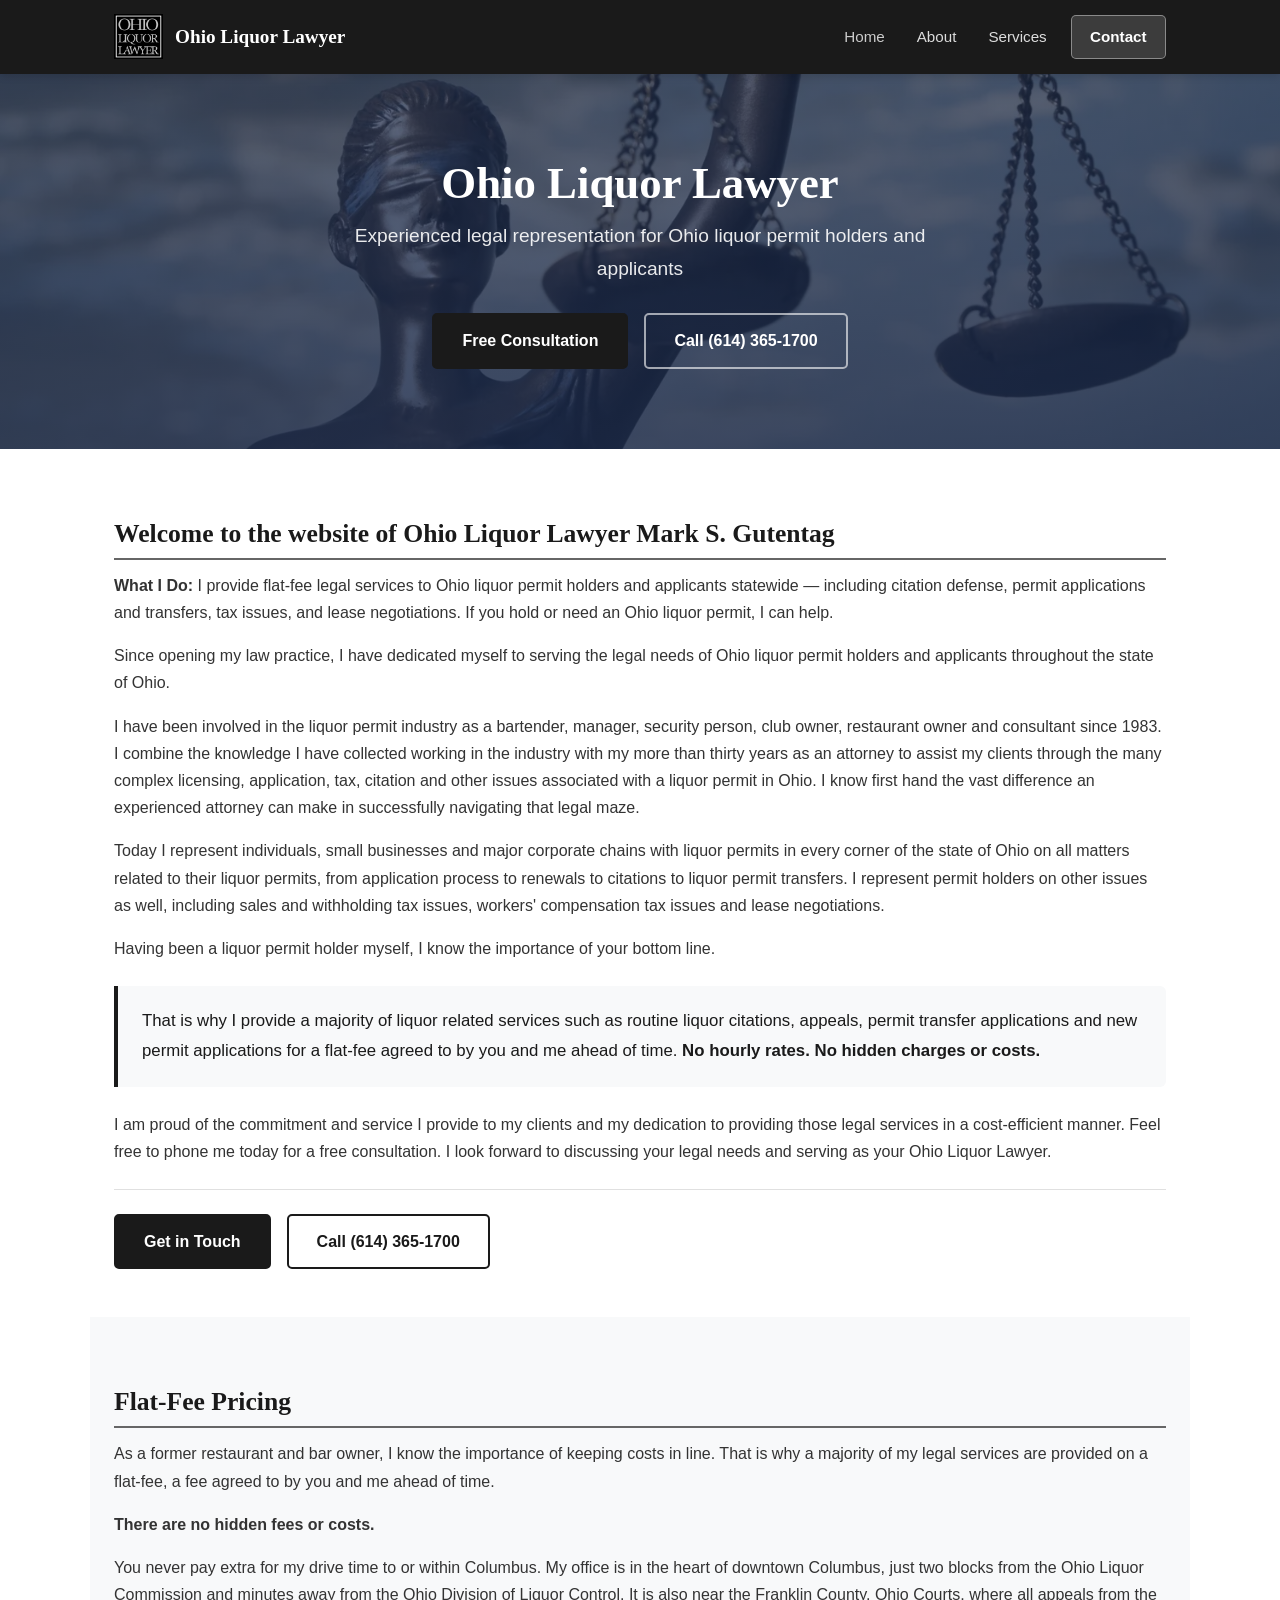
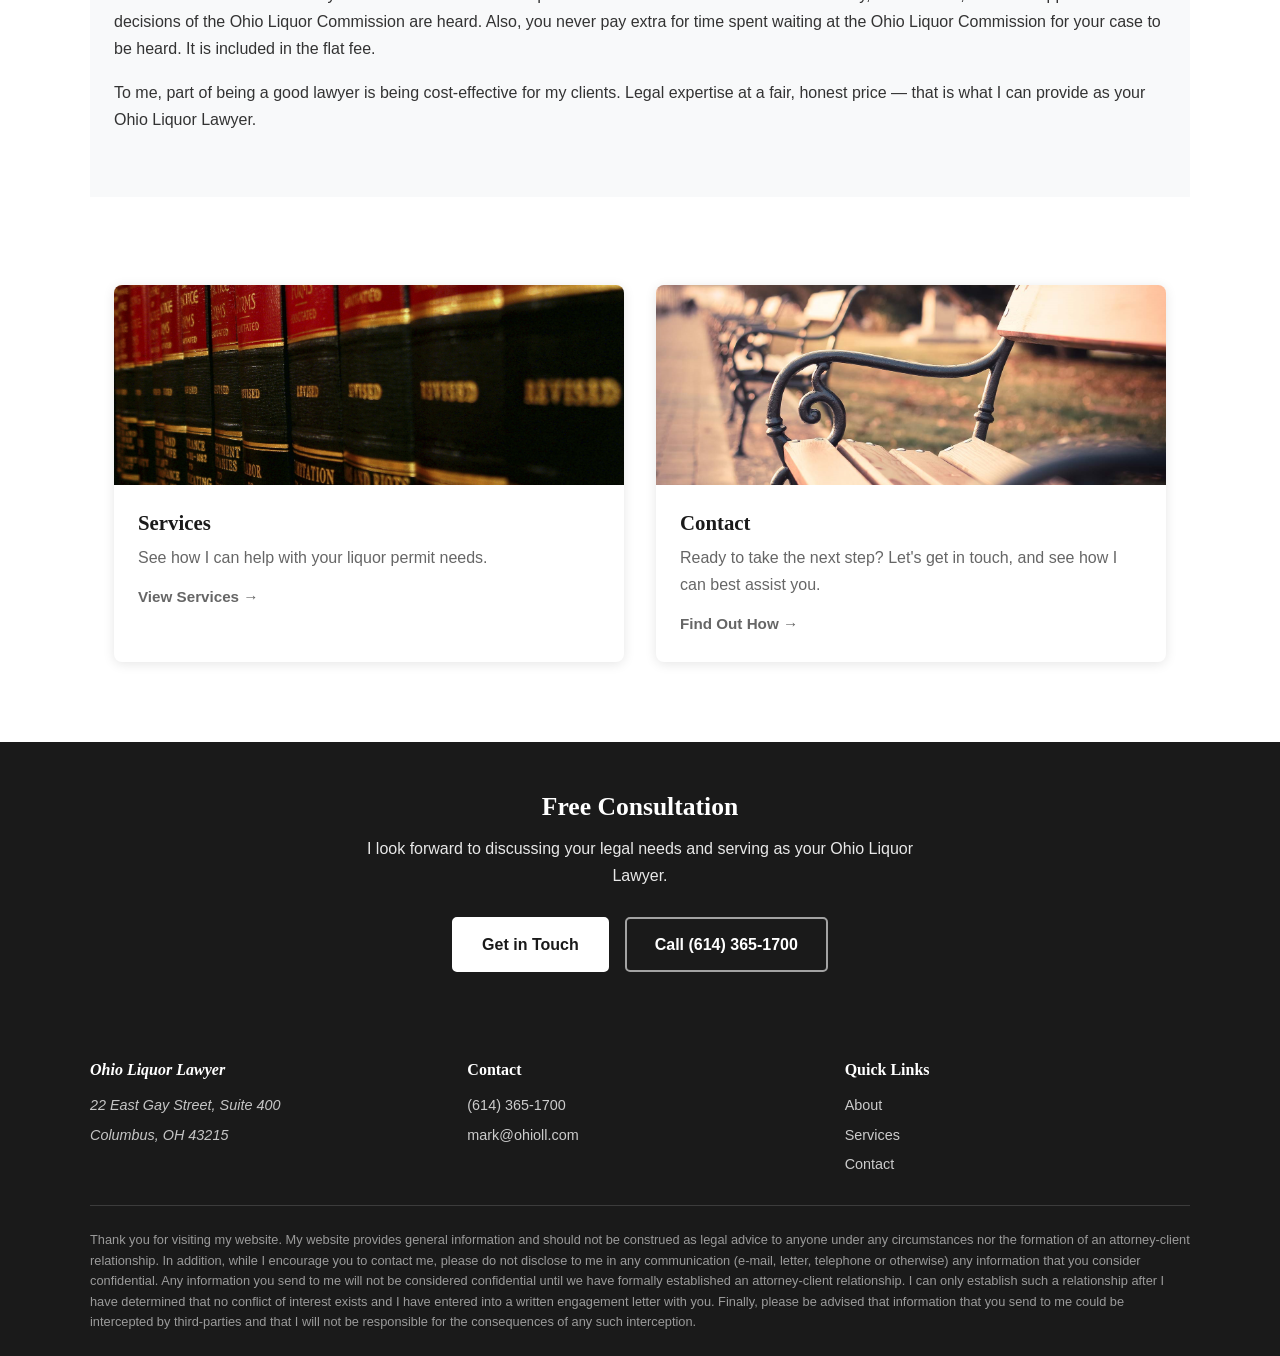
==== commit b3d5adad: "Add conversion CTAs and Contact nav button across all pages - Add hero CTA with "Free Consultation" " ====
--- a/index.html
+++ b/index.html
@@ -55,7 +55,7 @@
           <li><a href="index.html" class="active">Home</a></li>
           <li><a href="about.html">About</a></li>
           <li><a href="services.html">Services</a></li>
-          <li><a href="contact.html">Contact</a></li>
+          <li><a href="contact.html" class="nav-contact">Contact</a></li>
         </ul>
       </nav>
     </div>
@@ -65,6 +65,10 @@
     <section class="hero">
       <h1>Ohio Liquor Lawyer</h1>
       <p>Experienced legal representation for Ohio liquor permit holders and applicants</p>
+      <div class="hero-cta">
+        <a href="contact.html" class="btn btn-primary">Free Consultation</a>
+        <a href="tel:6143651700" class="btn btn-outline">Call (614) 365-1700</a>
+      </div>
     </section>
 
     <section class="content-section">
@@ -85,6 +89,11 @@
       </blockquote>
 
       <p>I am proud of the commitment and service I provide to my clients and my dedication to providing those legal services in a cost-efficient manner. Feel free to phone me today for a free consultation. I look forward to discussing your legal needs and serving as your Ohio Liquor Lawyer.</p>
+
+      <div class="inline-cta">
+        <a href="contact.html" class="btn btn-primary">Get in Touch</a>
+        <a href="tel:6143651700" class="btn btn-outline-dark">Call (614) 365-1700</a>
+      </div>
     </section>
 
     <section id="pricing" class="content-section pricing-section">
@@ -123,7 +132,10 @@
     <section class="cta-banner">
       <h2>Free Consultation</h2>
       <p>I look forward to discussing your legal needs and serving as your Ohio Liquor Lawyer.</p>
-      <a href="tel:6143651700">Call (614) 365-1700</a>
+      <div class="hero-cta">
+        <a href="contact.html" class="btn btn-primary">Get in Touch</a>
+        <a href="tel:6143651700" class="btn btn-outline">Call (614) 365-1700</a>
+      </div>
     </section>
   </main>
 
--- a/css/style.css
+++ b/css/style.css
@@ -154,6 +154,24 @@
   color: var(--accent-light);
 }
 
+.main-nav .nav-contact {
+  background: rgba(255,255,255,0.15);
+  border: 1px solid rgba(255,255,255,0.4);
+  border-radius: 5px;
+  padding: 0.5rem 1.15rem;
+  margin-left: 0.5rem;
+  color: #fff;
+  font-weight: 600;
+  transition: background 0.2s, border-color 0.2s;
+}
+
+.main-nav .nav-contact:hover,
+.main-nav .nav-contact.active {
+  background: rgba(255,255,255,0.25);
+  border-color: rgba(255,255,255,0.6);
+  color: #fff;
+}
+
 /* === Hero === */
 .hero {
   background: linear-gradient(rgba(27,42,74,0.7), rgba(27,42,74,0.85)),
@@ -174,6 +192,72 @@
   opacity: 0.9;
   max-width: 600px;
   margin: 0 auto;
+}
+
+/* === Buttons === */
+.btn {
+  display: inline-block;
+  padding: 0.75rem 1.75rem;
+  border-radius: 5px;
+  font-size: 1rem;
+  font-weight: 600;
+  text-decoration: none;
+  min-height: 44px;
+  transition: background 0.2s, border-color 0.2s, color 0.2s;
+  cursor: pointer;
+}
+
+.btn-primary {
+  background: var(--dark);
+  color: #fff;
+  border: 2px solid var(--dark);
+}
+
+.btn-primary:hover {
+  background: var(--dark-light);
+  border-color: var(--dark-light);
+  color: #fff;
+}
+
+.btn-outline {
+  background: transparent;
+  color: #fff;
+  border: 2px solid rgba(255,255,255,0.6);
+}
+
+.btn-outline:hover {
+  background: rgba(255,255,255,0.15);
+  border-color: #fff;
+  color: #fff;
+}
+
+.btn-outline-dark {
+  background: transparent;
+  color: var(--dark);
+  border: 2px solid var(--dark);
+}
+
+.btn-outline-dark:hover {
+  background: var(--dark);
+  color: #fff;
+}
+
+/* === Hero & Inline CTAs === */
+.hero-cta {
+  display: flex;
+  gap: 1rem;
+  justify-content: center;
+  flex-wrap: wrap;
+  margin-top: 1.75rem;
+}
+
+.inline-cta {
+  display: flex;
+  gap: 1rem;
+  flex-wrap: wrap;
+  margin-top: 1.5rem;
+  padding-top: 1.5rem;
+  border-top: 1px solid var(--border);
 }
 
 /* Page hero (smaller, for inner pages) */
@@ -502,19 +586,15 @@
   margin: 0.5rem auto 1.5rem;
 }
 
-.cta-banner a {
-  display: inline-block;
-  background: var(--accent);
-  color: #fff;
-  padding: 0.85rem 2rem;
-  border-radius: 4px;
-  font-weight: 700;
-  min-height: 44px;
-  transition: background 0.2s;
-}
-
-.cta-banner a:hover {
+.cta-banner .btn-primary {
+  background: #fff;
+  color: var(--dark);
+  border-color: #fff;
+}
+
+.cta-banner .btn-primary:hover {
   background: var(--accent-light);
+  border-color: var(--accent-light);
   color: var(--dark);
 }
 
@@ -606,6 +686,14 @@
     min-height: 44px;
   }
 
+  .main-nav .nav-contact {
+    background: none;
+    border: none;
+    border-bottom: 1px solid rgba(255,255,255,0.05);
+    border-radius: 0;
+    margin-left: 0;
+  }
+
   .hero h1 {
     font-size: 2rem;
   }
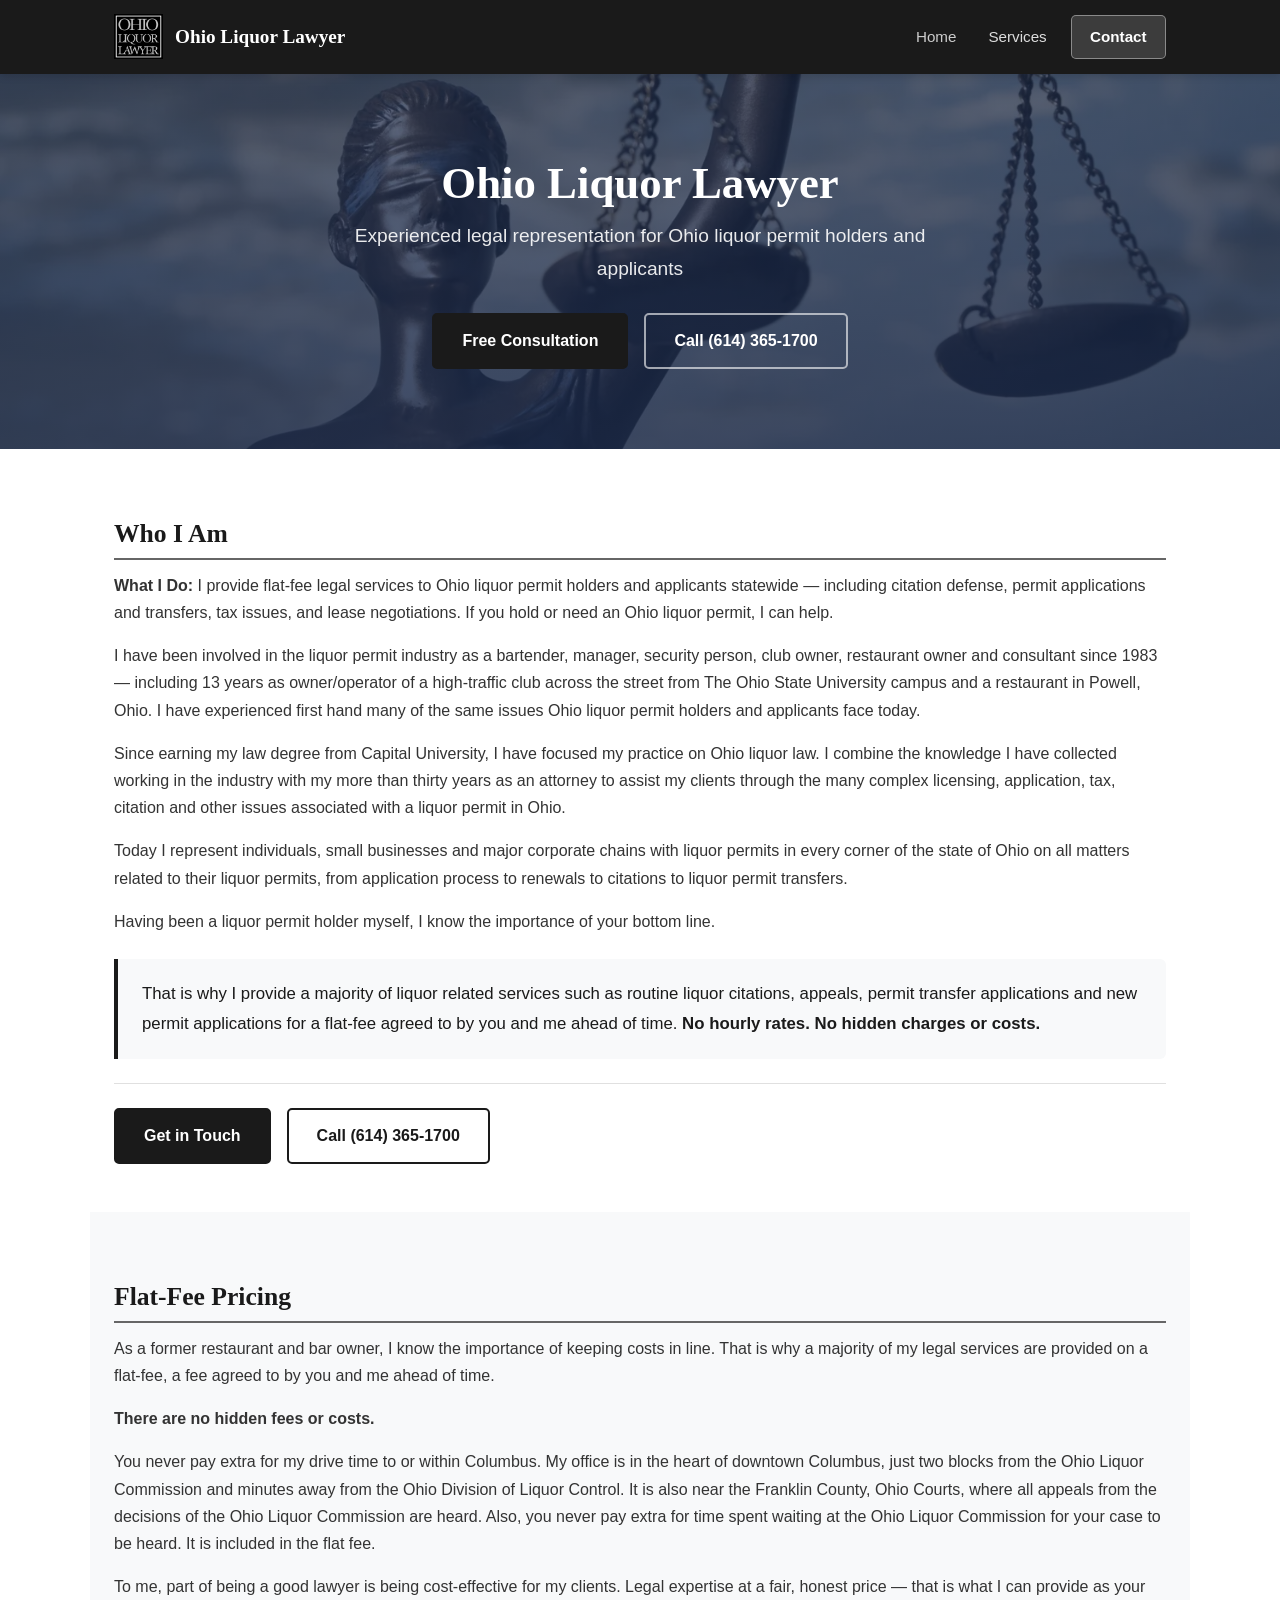
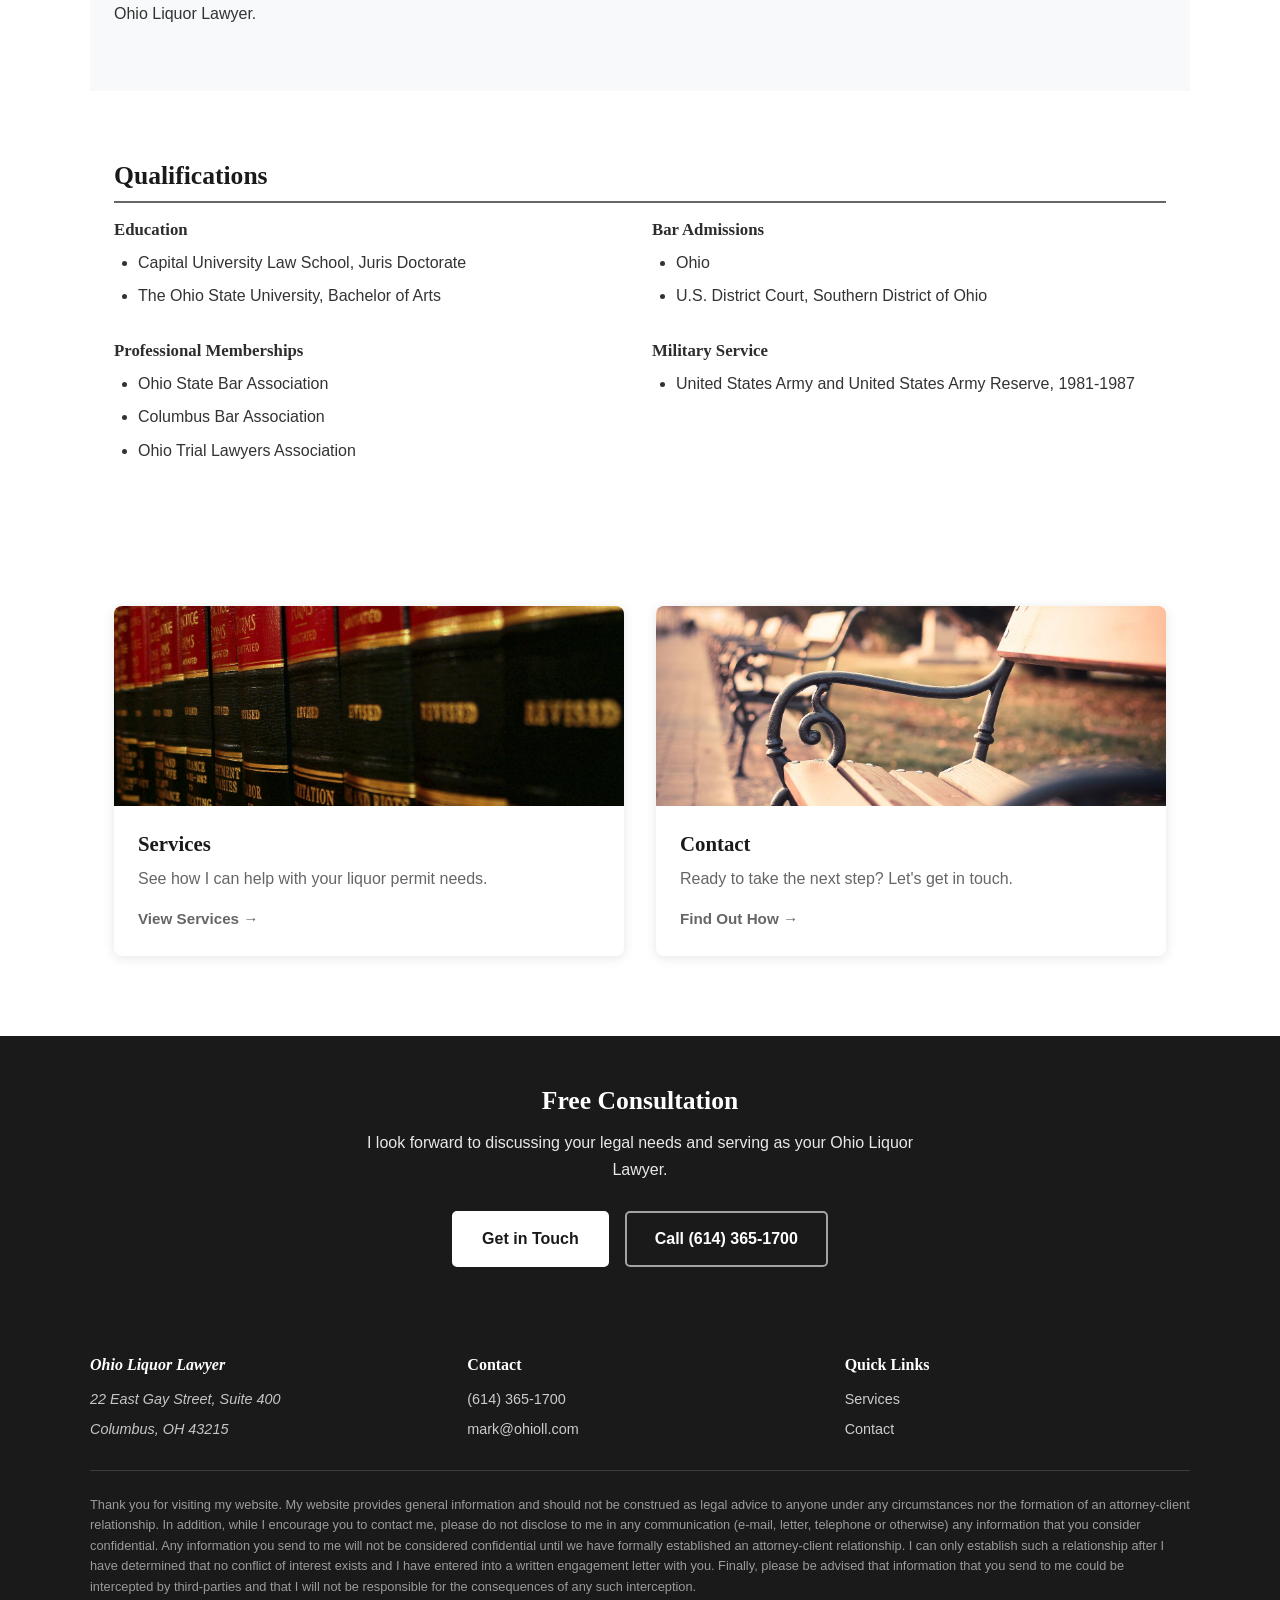
==== commit 15b7abfc: "Consolidate to 3 pages: merge About into Home - Restructure Home as Who I Am → Pricing → Qualificati" ====
--- a/index.html
+++ b/index.html
@@ -53,7 +53,6 @@
       <nav class="main-nav" aria-label="Main navigation">
         <ul>
           <li><a href="index.html" class="active">Home</a></li>
-          <li><a href="about.html">About</a></li>
           <li><a href="services.html">Services</a></li>
           <li><a href="contact.html" class="nav-contact">Contact</a></li>
         </ul>
@@ -72,15 +71,15 @@
     </section>
 
     <section class="content-section">
-      <h2>Welcome to the website of Ohio Liquor Lawyer Mark S. Gutentag</h2>
+      <h2>Who I Am</h2>
 
       <p><strong>What I Do:</strong> I provide flat-fee legal services to Ohio liquor permit holders and applicants statewide — including citation defense, permit applications and transfers, tax issues, and lease negotiations. If you hold or need an Ohio liquor permit, I can help.</p>
 
-      <p>Since opening my law practice, I have dedicated myself to serving the legal needs of Ohio liquor permit holders and applicants throughout the state of Ohio.</p>
-
-      <p>I have been involved in the liquor permit industry as a bartender, manager, security person, club owner, restaurant owner and consultant since 1983. I combine the knowledge I have collected working in the industry with my more than thirty years as an attorney to assist my clients through the many complex licensing, application, tax, citation and other issues associated with a liquor permit in Ohio. I know first hand the vast difference an experienced attorney can make in successfully navigating that legal maze.</p>
-
-      <p>Today I represent individuals, small businesses and major corporate chains with liquor permits in every corner of the state of Ohio on all matters related to their liquor permits, from application process to renewals to citations to liquor permit transfers. I represent permit holders on other issues as well, including sales and withholding tax issues, workers' compensation tax issues and lease negotiations.</p>
+      <p>I have been involved in the liquor permit industry as a bartender, manager, security person, club owner, restaurant owner and consultant since 1983 — including 13 years as owner/operator of a high-traffic club across the street from The Ohio State University campus and a restaurant in Powell, Ohio. I have experienced first hand many of the same issues Ohio liquor permit holders and applicants face today.</p>
+
+      <p>Since earning my law degree from Capital University, I have focused my practice on Ohio liquor law. I combine the knowledge I have collected working in the industry with my more than thirty years as an attorney to assist my clients through the many complex licensing, application, tax, citation and other issues associated with a liquor permit in Ohio.</p>
+
+      <p>Today I represent individuals, small businesses and major corporate chains with liquor permits in every corner of the state of Ohio on all matters related to their liquor permits, from application process to renewals to citations to liquor permit transfers.</p>
 
       <p>Having been a liquor permit holder myself, I know the importance of your bottom line.</p>
 
@@ -88,8 +87,6 @@
         <p>That is why I provide a majority of liquor related services such as routine liquor citations, appeals, permit transfer applications and new permit applications for a flat-fee agreed to by you and me ahead of time. <strong>No hourly rates. No hidden charges or costs.</strong></p>
       </blockquote>
 
-      <p>I am proud of the commitment and service I provide to my clients and my dedication to providing those legal services in a cost-efficient manner. Feel free to phone me today for a free consultation. I look forward to discussing your legal needs and serving as your Ohio Liquor Lawyer.</p>
-
       <div class="inline-cta">
         <a href="contact.html" class="btn btn-primary">Get in Touch</a>
         <a href="tel:6143651700" class="btn btn-outline-dark">Call (614) 365-1700</a>
@@ -106,6 +103,41 @@
       <p>You never pay extra for my drive time to or within Columbus. My office is in the heart of downtown Columbus, just two blocks from the Ohio Liquor Commission and minutes away from the Ohio Division of Liquor Control. It is also near the Franklin County, Ohio Courts, where all appeals from the decisions of the Ohio Liquor Commission are heard. Also, you never pay extra for time spent waiting at the Ohio Liquor Commission for your case to be heard. It is included in the flat fee.</p>
 
       <p>To me, part of being a good lawyer is being cost-effective for my clients. Legal expertise at a fair, honest price &mdash; that is what I can provide as your Ohio Liquor Lawyer.</p>
+    </section>
+
+    <section id="credentials" class="content-section">
+      <h2>Qualifications</h2>
+
+      <div class="credentials-grid">
+        <div class="credential-item">
+          <h3>Education</h3>
+          <ul>
+            <li>Capital University Law School, Juris Doctorate</li>
+            <li>The Ohio State University, Bachelor of Arts</li>
+          </ul>
+        </div>
+        <div class="credential-item">
+          <h3>Bar Admissions</h3>
+          <ul>
+            <li>Ohio</li>
+            <li>U.S. District Court, Southern District of Ohio</li>
+          </ul>
+        </div>
+        <div class="credential-item">
+          <h3>Professional Memberships</h3>
+          <ul>
+            <li>Ohio State Bar Association</li>
+            <li>Columbus Bar Association</li>
+            <li>Ohio Trial Lawyers Association</li>
+          </ul>
+        </div>
+        <div class="credential-item">
+          <h3>Military Service</h3>
+          <ul>
+            <li>United States Army and United States Army Reserve, 1981-1987</li>
+          </ul>
+        </div>
+      </div>
     </section>
 
     <div class="content-section">
@@ -122,7 +154,7 @@
           <img src="assets/images/contact-preview.png" alt="Contact Ohio Liquor Lawyer">
           <div class="cta-card-body">
             <h3>Contact</h3>
-            <p>Ready to take the next step? Let's get in touch, and see how I can best assist you.</p>
+            <p>Ready to take the next step? Let's get in touch.</p>
             <span class="cta-link">Find Out How &rarr;</span>
           </div>
         </a>
@@ -157,7 +189,6 @@
         <div class="footer-col">
           <h4>Quick Links</h4>
           <ul>
-            <li><a href="about.html">About</a></li>
             <li><a href="services.html">Services</a></li>
             <li><a href="contact.html">Contact</a></li>
           </ul>
--- a/css/style.css
+++ b/css/style.css
@@ -333,6 +333,23 @@
   margin-bottom: 0;
 }
 
+/* === Credentials Grid === */
+.credentials-grid {
+  display: grid;
+  grid-template-columns: 1fr 1fr;
+  gap: 1.5rem;
+  margin-top: 1rem;
+}
+
+.credential-item h3 {
+  margin-top: 0;
+  font-size: 1.05rem;
+}
+
+.credential-item ul {
+  margin-bottom: 0;
+}
+
 /* === Pricing Section (Home page) === */
 .pricing-section {
   background: var(--bg-light);
@@ -706,7 +723,8 @@
     grid-template-columns: 1fr;
   }
 
-  .contact-info {
+  .contact-info,
+  .credentials-grid {
     grid-template-columns: 1fr;
   }
 
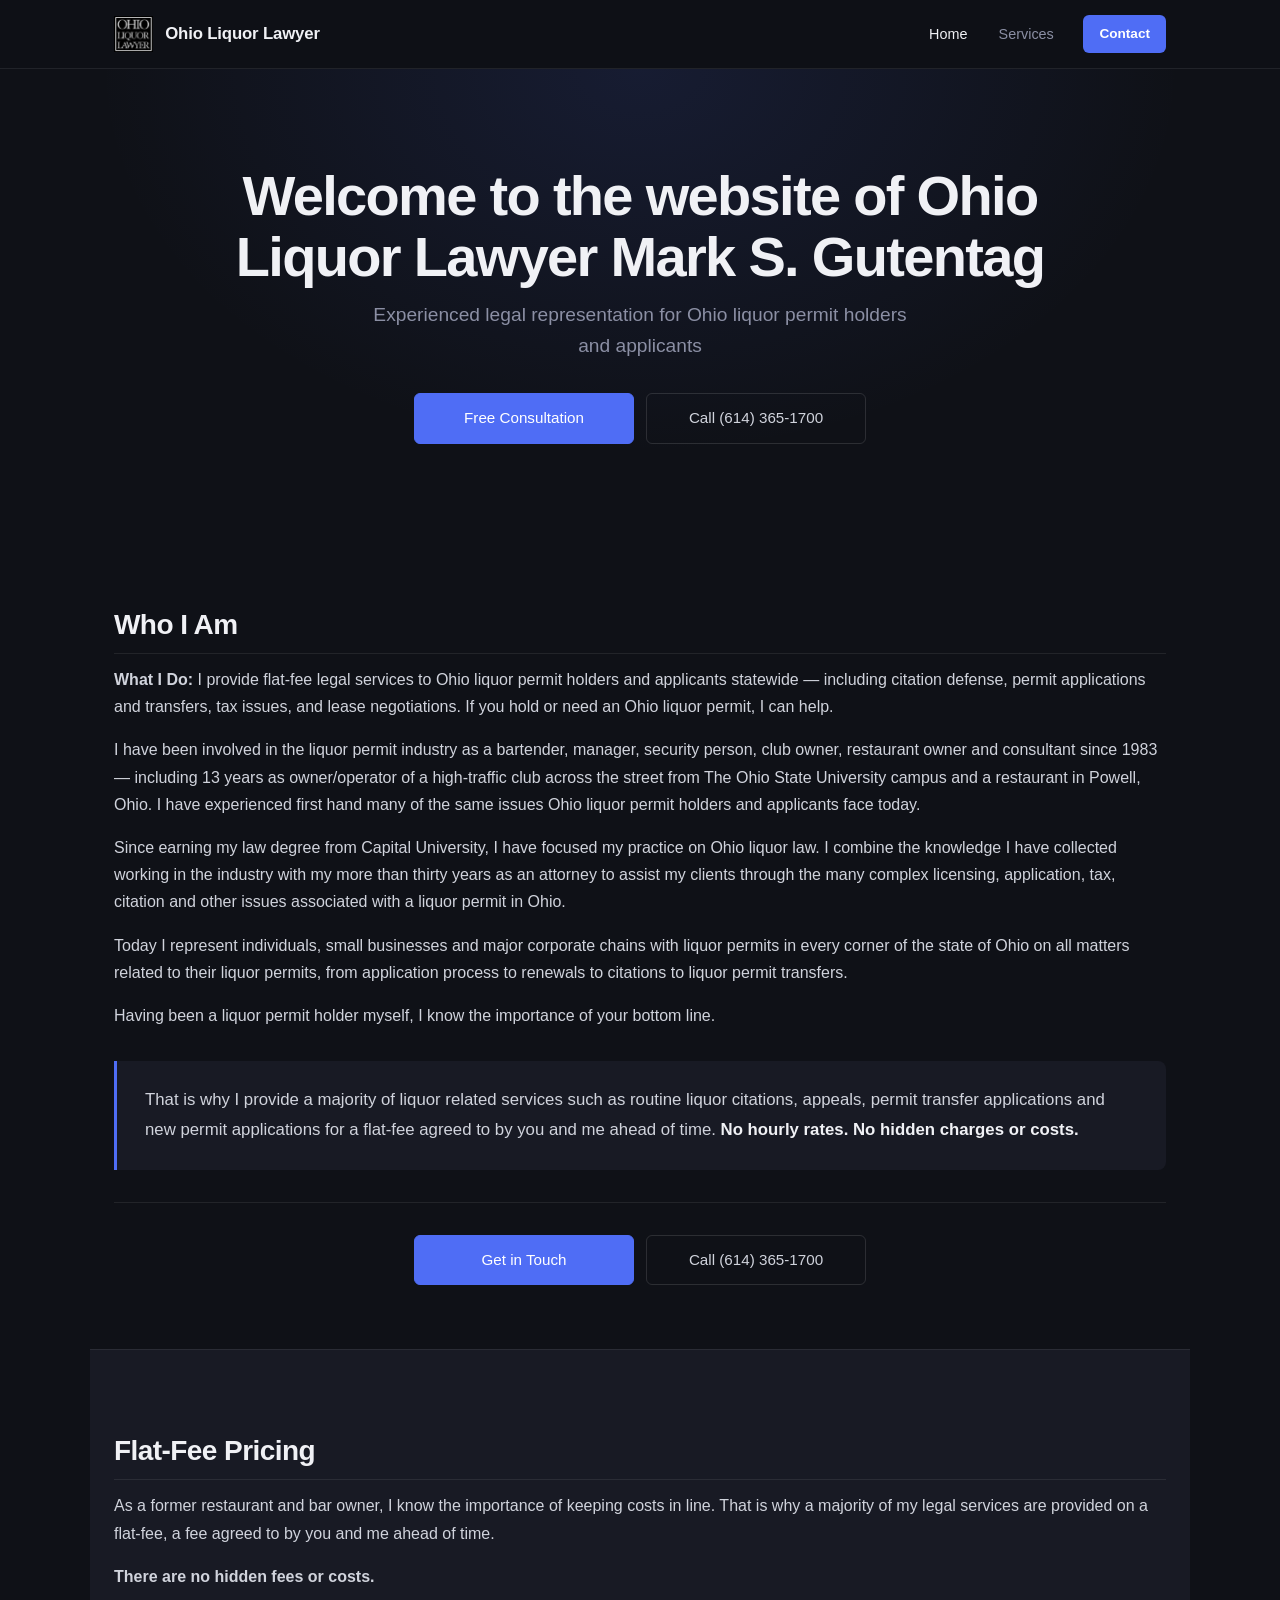
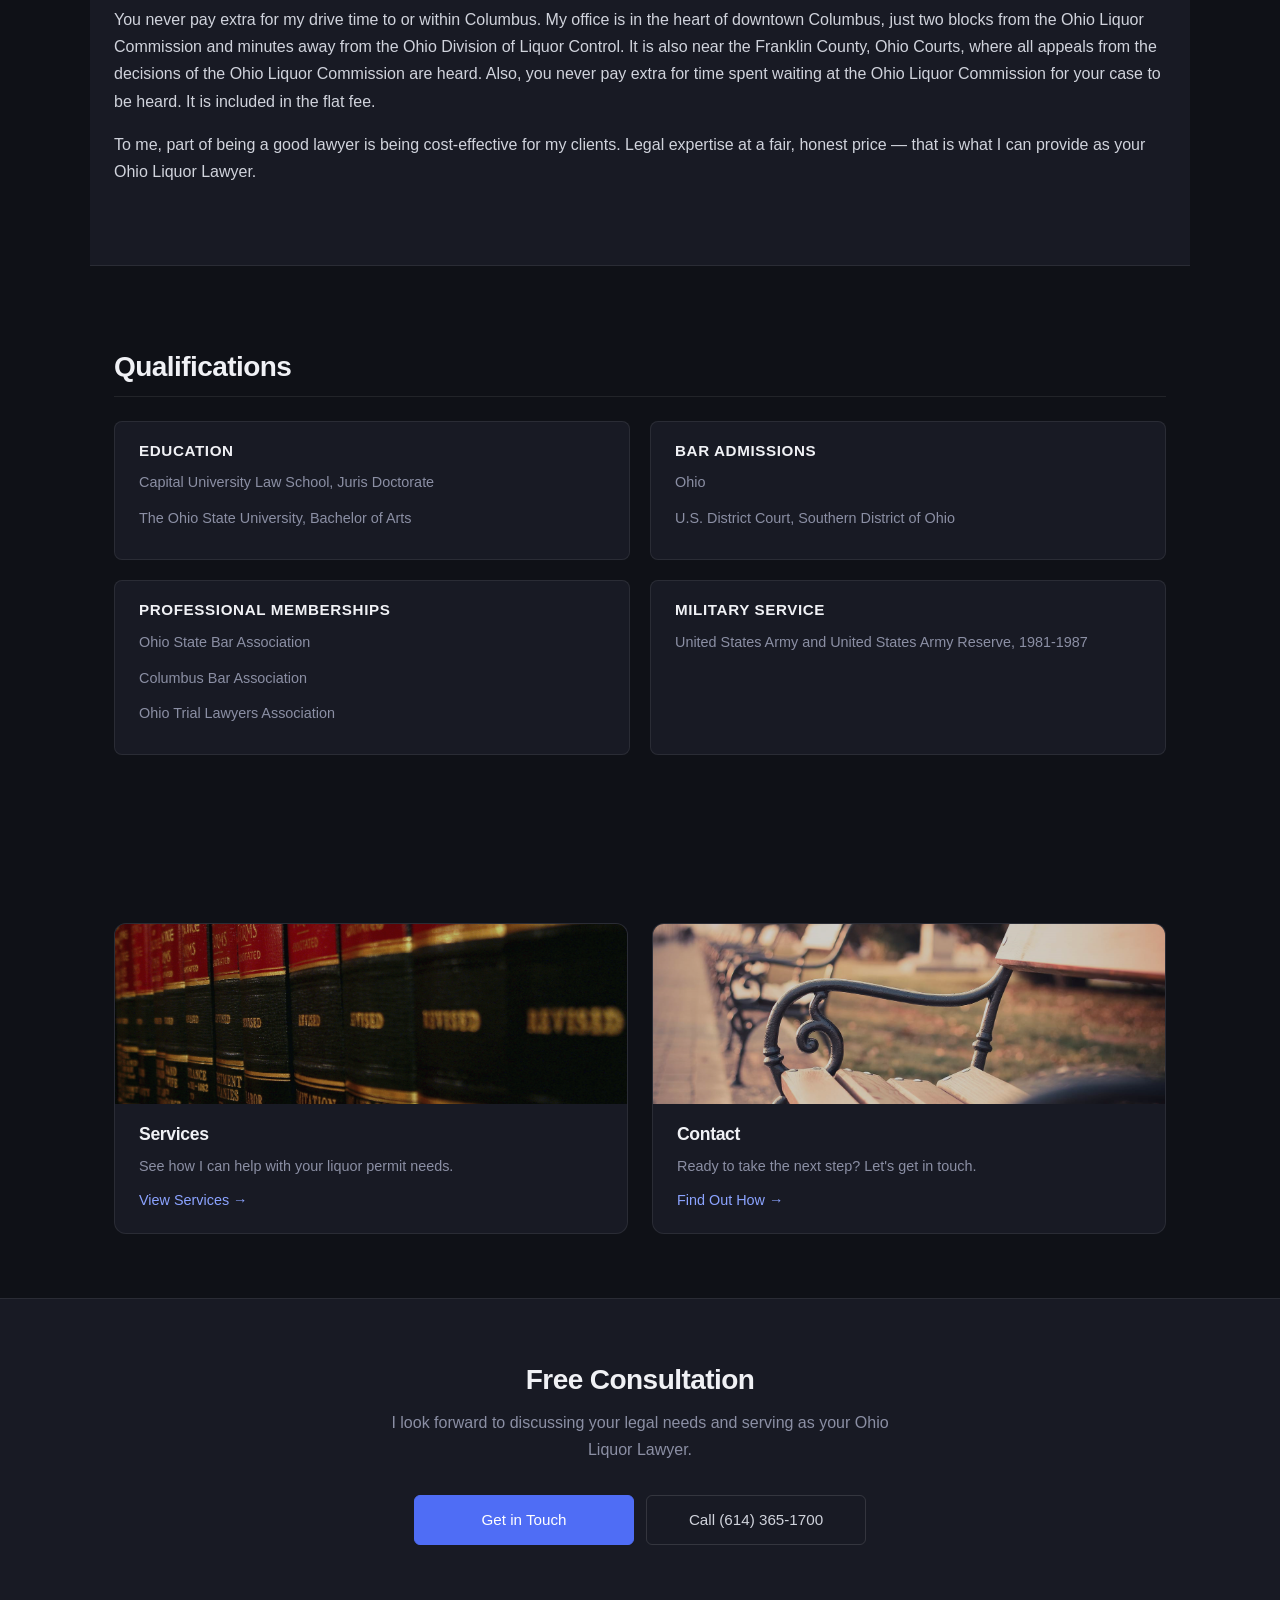
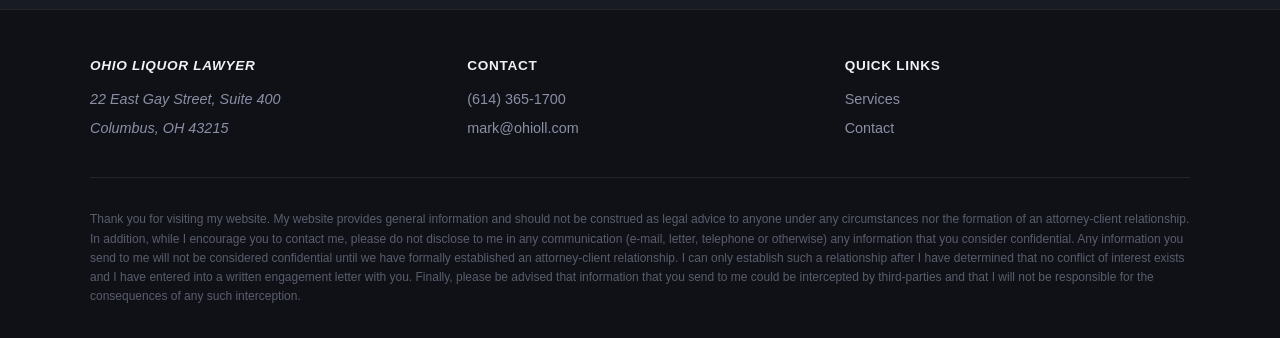
==== commit f7af857b: "Update hero heading and standardize CTA button widths Change hero h1 to "Welcome to the website of O" ====
--- a/index.html
+++ b/index.html
@@ -62,7 +62,7 @@
 
   <main>
     <section class="hero">
-      <h1>Ohio Liquor Lawyer</h1>
+      <h1>Welcome to the website of Ohio Liquor Lawyer Mark&nbsp;S.&nbsp;Gutentag</h1>
       <p>Experienced legal representation for Ohio liquor permit holders and applicants</p>
       <div class="hero-cta">
         <a href="contact.html" class="btn btn-primary">Free Consultation</a>
--- a/css/style.css
+++ b/css/style.css
@@ -7,18 +7,25 @@
 
 /* === Variables === */
 :root {
-  --dark: #1a1a1a;
-  --dark-light: #2d2d2d;
-  --accent: #666;
-  --accent-light: #ccc;
-  --text: #333;
-  --text-light: #666;
-  --bg: #fff;
-  --bg-light: #f8f9fa;
-  --border: #e0e0e0;
+  --dark: #0f1117;
+  --dark-light: #1c1e27;
+  --dark-mid: #2a2d38;
+  --accent: #4f6df5;
+  --accent-hover: #3b57d9;
+  --accent-light: #8ba3ff;
+  --text: #d0d3dc;
+  --text-secondary: #8b8fa4;
+  --text-bright: #f0f1f5;
+  --bg: #0f1117;
+  --bg-raised: #181a24;
+  --bg-surface: #1c1e27;
+  --border: rgba(255,255,255,0.08);
+  --border-light: rgba(255,255,255,0.12);
   --max-width: 1100px;
-  --font-body: 'Segoe UI', 'Helvetica Neue', Arial, sans-serif;
-  --font-heading: Georgia, 'Times New Roman', serif;
+  --font-body: -apple-system, BlinkMacSystemFont, 'Inter', 'Segoe UI', sans-serif;
+  --font-heading: -apple-system, BlinkMacSystemFont, 'Inter', 'Segoe UI', sans-serif;
+  --radius: 8px;
+  --radius-lg: 12px;
 }
 
 /* === Base === */
@@ -36,6 +43,8 @@
   min-height: 100vh;
   display: flex;
   flex-direction: column;
+  -webkit-font-smoothing: antialiased;
+  -moz-osx-font-smoothing: grayscale;
 }
 
 img {
@@ -45,8 +54,9 @@
 }
 
 a {
-  color: var(--dark);
+  color: var(--accent-light);
   text-decoration: none;
+  transition: color 0.15s;
 }
 
 a:hover {
@@ -55,13 +65,15 @@
 
 h1, h2, h3, h4 {
   font-family: var(--font-heading);
-  color: var(--dark);
-  line-height: 1.3;
-}
-
-h1 { font-size: 2.2rem; margin-bottom: 1rem; }
-h2 { font-size: 1.6rem; margin-bottom: 0.75rem; }
-h3 { font-size: 1.3rem; margin-bottom: 0.5rem; }
+  color: var(--text-bright);
+  line-height: 1.2;
+  font-weight: 600;
+  letter-spacing: -0.02em;
+}
+
+h1 { font-size: 2.75rem; margin-bottom: 1rem; }
+h2 { font-size: 1.75rem; margin-bottom: 0.75rem; }
+h3 { font-size: 1.2rem; margin-bottom: 0.5rem; }
 
 ul {
   list-style: disc;
@@ -70,12 +82,14 @@
 
 /* === Header === */
 .site-header {
-  background: var(--dark);
+  background: rgba(15,17,23,0.85);
+  backdrop-filter: blur(12px);
+  -webkit-backdrop-filter: blur(12px);
   padding: 0;
   position: sticky;
   top: 0;
   z-index: 100;
-  box-shadow: 0 2px 8px rgba(0,0,0,0.15);
+  border-bottom: 1px solid var(--border);
 }
 
 .header-inner {
@@ -84,7 +98,7 @@
   display: flex;
   align-items: center;
   justify-content: space-between;
-  padding: 0.75rem 1.5rem;
+  padding: 0.85rem 1.5rem;
 }
 
 .logo a {
@@ -94,16 +108,17 @@
 }
 
 .logo img {
-  height: 45px;
+  height: 36px;
   width: auto;
 }
 
 .logo-text {
-  color: #fff;
+  color: var(--text-bright);
   font-family: var(--font-heading);
-  font-size: 1.2rem;
-  font-weight: 700;
+  font-size: 1.05rem;
+  font-weight: 600;
   white-space: nowrap;
+  letter-spacing: -0.01em;
 }
 
 /* === Navigation === */
@@ -119,9 +134,9 @@
 
 .nav-toggle span {
   display: block;
-  width: 26px;
-  height: 3px;
-  background: #fff;
+  width: 22px;
+  height: 2px;
+  background: var(--text);
   margin: 5px 0;
   border-radius: 2px;
   transition: 0.3s;
@@ -131,7 +146,7 @@
   display: flex;
   list-style: none;
   padding: 0;
-  gap: 0;
+  gap: 0.25rem;
   align-items: center;
 }
 
@@ -140,137 +155,160 @@
 }
 
 .main-nav a {
-  color: rgba(255,255,255,0.85);
-  padding: 0.75rem 1rem;
+  color: var(--text-secondary);
+  padding: 0.5rem 0.85rem;
   display: block;
+  font-size: 0.9rem;
+  font-weight: 500;
+  transition: color 0.15s;
+  white-space: nowrap;
+  border-radius: 6px;
+}
+
+.main-nav a:hover {
+  color: var(--text-bright);
+  background: rgba(255,255,255,0.05);
+}
+
+.main-nav a.active {
+  color: var(--text-bright);
+}
+
+.main-nav .nav-contact {
+  background: var(--accent);
+  border: none;
+  border-radius: 6px;
+  padding: 0.45rem 1rem;
+  margin-left: 0.75rem;
+  color: #fff;
+  font-weight: 600;
+  font-size: 0.85rem;
+  transition: background 0.15s;
+}
+
+.main-nav .nav-contact:hover,
+.main-nav .nav-contact.active {
+  background: var(--accent-hover);
+  color: #fff;
+}
+
+/* === Hero === */
+.hero {
+  background: radial-gradient(ellipse at 50% 0%, rgba(79,109,245,0.12) 0%, transparent 60%),
+              var(--bg);
+  color: var(--text-bright);
+  text-align: center;
+  padding: 6rem 1.5rem 5rem;
+}
+
+.hero h1 {
+  color: var(--text-bright);
+  font-size: 3.5rem;
+  margin-bottom: 0.75rem;
+  font-weight: 700;
+  letter-spacing: -0.03em;
+  line-height: 1.1;
+  text-wrap: balance;
+}
+
+.hero p {
+  font-size: 1.2rem;
+  color: var(--text-secondary);
+  max-width: 550px;
+  margin: 0 auto;
+  line-height: 1.6;
+}
+
+/* === Buttons === */
+.btn {
+  display: inline-flex;
+  align-items: center;
+  justify-content: center;
+  padding: 0.7rem 1.5rem;
+  border-radius: 6px;
   font-size: 0.95rem;
   font-weight: 500;
-  transition: color 0.2s;
-  white-space: nowrap;
-}
-
-.main-nav a:hover,
-.main-nav a.active {
-  color: var(--accent-light);
-}
-
-.main-nav .nav-contact {
-  background: rgba(255,255,255,0.15);
-  border: 1px solid rgba(255,255,255,0.4);
-  border-radius: 5px;
-  padding: 0.5rem 1.15rem;
-  margin-left: 0.5rem;
-  color: #fff;
-  font-weight: 600;
-  transition: background 0.2s, border-color 0.2s;
-}
-
-.main-nav .nav-contact:hover,
-.main-nav .nav-contact.active {
-  background: rgba(255,255,255,0.25);
-  border-color: rgba(255,255,255,0.6);
-  color: #fff;
-}
-
-/* === Hero === */
-.hero {
-  background: linear-gradient(rgba(27,42,74,0.7), rgba(27,42,74,0.85)),
-              url('../assets/images/hero-home.jpg') center/cover no-repeat;
-  color: #fff;
-  text-align: center;
-  padding: 5rem 1.5rem;
-}
-
-.hero h1 {
-  color: #fff;
-  font-size: 2.8rem;
-  margin-bottom: 0.5rem;
-}
-
-.hero p {
-  font-size: 1.2rem;
-  opacity: 0.9;
-  max-width: 600px;
-  margin: 0 auto;
-}
-
-/* === Buttons === */
-.btn {
-  display: inline-block;
-  padding: 0.75rem 1.75rem;
-  border-radius: 5px;
-  font-size: 1rem;
-  font-weight: 600;
   text-decoration: none;
   min-height: 44px;
-  transition: background 0.2s, border-color 0.2s, color 0.2s;
+  transition: all 0.15s;
   cursor: pointer;
+  border: 1px solid transparent;
 }
 
 .btn-primary {
-  background: var(--dark);
+  background: var(--accent);
   color: #fff;
-  border: 2px solid var(--dark);
+  border-color: var(--accent);
 }
 
 .btn-primary:hover {
-  background: var(--dark-light);
-  border-color: var(--dark-light);
+  background: var(--accent-hover);
+  border-color: var(--accent-hover);
   color: #fff;
 }
 
 .btn-outline {
   background: transparent;
-  color: #fff;
-  border: 2px solid rgba(255,255,255,0.6);
+  color: var(--text);
+  border: 1px solid var(--border-light);
 }
 
 .btn-outline:hover {
-  background: rgba(255,255,255,0.15);
-  border-color: #fff;
-  color: #fff;
+  background: rgba(255,255,255,0.05);
+  border-color: rgba(255,255,255,0.2);
+  color: var(--text-bright);
 }
 
 .btn-outline-dark {
   background: transparent;
-  color: var(--dark);
-  border: 2px solid var(--dark);
+  color: var(--text);
+  border: 1px solid var(--border-light);
 }
 
 .btn-outline-dark:hover {
-  background: var(--dark);
-  color: #fff;
+  background: rgba(255,255,255,0.05);
+  border-color: rgba(255,255,255,0.2);
+  color: var(--text-bright);
 }
 
 /* === Hero & Inline CTAs === */
 .hero-cta {
   display: flex;
-  gap: 1rem;
+  gap: 0.75rem;
   justify-content: center;
   flex-wrap: wrap;
-  margin-top: 1.75rem;
+  margin-top: 2rem;
+}
+
+.hero-cta .btn,
+.inline-cta .btn,
+.cta-banner .btn {
+  min-width: 220px;
 }
 
 .inline-cta {
   display: flex;
-  gap: 1rem;
+  gap: 0.75rem;
   flex-wrap: wrap;
-  margin-top: 1.5rem;
-  padding-top: 1.5rem;
+  justify-content: center;
+  margin-top: 2rem;
+  padding-top: 2rem;
   border-top: 1px solid var(--border);
 }
 
 /* Page hero (smaller, for inner pages) */
 .page-hero {
-  background: var(--dark);
-  color: #fff;
+  background: radial-gradient(ellipse at 50% 0%, rgba(79,109,245,0.08) 0%, transparent 60%),
+              var(--bg);
+  color: var(--text-bright);
   text-align: center;
-  padding: 3rem 1.5rem;
+  padding: 4rem 1.5rem 3rem;
+  border-bottom: 1px solid var(--border);
 }
 
 .page-hero h1 {
-  color: #fff;
-  font-size: 2.4rem;
+  color: var(--text-bright);
+  font-size: 2.5rem;
   margin-bottom: 0;
 }
 
@@ -282,7 +320,7 @@
 .content-section {
   max-width: var(--max-width);
   margin: 0 auto;
-  padding: 3rem 1.5rem;
+  padding: 4rem 1.5rem;
 }
 
 .content-section p {
@@ -295,13 +333,14 @@
 
 .content-section li {
   margin-bottom: 0.4rem;
+  color: var(--text);
 }
 
 .content-section h2 {
-  margin-top: 2rem;
+  margin-top: 2.5rem;
   padding-top: 1.25rem;
-  padding-bottom: 0.5rem;
-  border-bottom: 2px solid var(--accent);
+  padding-bottom: 0.75rem;
+  border-bottom: 1px solid var(--border);
   position: sticky;
   top: 62px;
   background: var(--bg);
@@ -314,115 +353,145 @@
 
 .content-section h3 {
   margin-top: 1.5rem;
-  color: var(--dark-light);
+  color: var(--text);
 }
 
 /* === Pull Quote === */
 .pull-quote {
-  border-left: 4px solid var(--dark);
-  background: var(--bg-light);
-  margin: 1.5rem 0;
-  padding: 1.25rem 1.5rem;
-  border-radius: 0 6px 6px 0;
+  border-left: 3px solid var(--accent);
+  background: var(--bg-raised);
+  margin: 2rem 0;
+  padding: 1.5rem 1.75rem;
+  border-radius: 0 var(--radius) var(--radius) 0;
   font-size: 1.05rem;
   line-height: 1.8;
-  color: var(--dark);
+  color: var(--text);
 }
 
 .pull-quote p {
   margin-bottom: 0;
+}
+
+.pull-quote strong {
+  color: var(--text-bright);
 }
 
 /* === Credentials Grid === */
 .credentials-grid {
   display: grid;
   grid-template-columns: 1fr 1fr;
-  gap: 1.5rem;
-  margin-top: 1rem;
+  gap: 1.25rem;
+  margin-top: 1.5rem;
+}
+
+.credential-item {
+  background: var(--bg-raised);
+  border: 1px solid var(--border);
+  border-radius: var(--radius);
+  padding: 1.25rem 1.5rem;
 }
 
 .credential-item h3 {
   margin-top: 0;
-  font-size: 1.05rem;
+  font-size: 0.95rem;
+  color: var(--text-bright);
+  text-transform: uppercase;
+  letter-spacing: 0.04em;
+  font-weight: 600;
+  margin-bottom: 0.5rem;
 }
 
 .credential-item ul {
   margin-bottom: 0;
+  list-style: none;
+  padding-left: 0;
+}
+
+.credential-item li {
+  color: var(--text-secondary);
+  font-size: 0.9rem;
+  padding: 0.15rem 0;
 }
 
 /* === Pricing Section (Home page) === */
 .pricing-section {
-  background: var(--bg-light);
-  padding-top: 3rem;
-  padding-bottom: 3rem;
+  background: var(--bg-raised);
+  border-top: 1px solid var(--border);
+  border-bottom: 1px solid var(--border);
+  padding-top: 4rem;
+  padding-bottom: 4rem;
 }
 
 .pricing-section h2 {
-  background: var(--bg-light);
+  background: var(--bg-raised);
 }
 
 /* === CTA Cards (Home page) === */
 .cta-cards {
   display: grid;
   grid-template-columns: 1fr 1fr;
-  gap: 2rem;
+  gap: 1.5rem;
   margin-top: 2.5rem;
 }
 
 .cta-card {
-  border-radius: 8px;
+  border-radius: var(--radius-lg);
   overflow: hidden;
-  box-shadow: 0 2px 12px rgba(0,0,0,0.1);
-  transition: transform 0.2s, box-shadow 0.2s;
+  border: 1px solid var(--border);
+  transition: border-color 0.2s, transform 0.2s;
   text-decoration: none;
   color: var(--text);
   display: block;
+  background: var(--bg-raised);
 }
 
 .cta-card:hover {
-  transform: translateY(-4px);
-  box-shadow: 0 6px 20px rgba(0,0,0,0.15);
+  transform: translateY(-2px);
+  border-color: var(--border-light);
   color: var(--text);
 }
 
 .cta-card img {
   width: 100%;
-  height: 200px;
+  height: 180px;
   object-fit: cover;
+  opacity: 0.8;
 }
 
 .cta-card-body {
-  padding: 1.5rem;
+  padding: 1.25rem 1.5rem;
 }
 
 .cta-card-body h3 {
   margin-top: 0;
-  color: var(--dark);
+  color: var(--text-bright);
+  font-size: 1.1rem;
 }
 
 .cta-card-body p {
-  color: var(--text-light);
-  margin-bottom: 0.75rem;
+  color: var(--text-secondary);
+  margin-bottom: 0.5rem;
+  font-size: 0.9rem;
 }
 
 .cta-link {
-  color: var(--accent);
-  font-weight: 600;
-  font-size: 0.95rem;
+  color: var(--accent-light);
+  font-weight: 500;
+  font-size: 0.9rem;
 }
 
 /* === Services Layout === */
 .services-layout {
   max-width: var(--max-width);
   margin: 0 auto;
-  padding: 3rem 1.5rem;
+  padding: 4rem 1.5rem;
 }
 
 .services-content h2 {
-  margin-top: 2rem;
+  margin-top: 2.5rem;
   padding-top: 1.25rem;
-  padding-bottom: 0.5rem;
-  border-bottom: 2px solid var(--accent);
+  padding-bottom: 0.75rem;
+  border-bottom: 1px solid var(--border);
   position: sticky;
   top: 62px;
   background: var(--bg);
@@ -448,7 +517,7 @@
 
 .services-content h3 {
   margin-top: 1.5rem;
-  color: var(--dark-light);
+  color: var(--text);
 }
 
 /* === FAQ Section === */
@@ -462,7 +531,7 @@
 }
 
 .faq-item:first-of-type {
-  padding-top: 0.5rem;
+  padding-top: 0.75rem;
 }
 
 .faq-item:last-of-type {
@@ -472,19 +541,22 @@
 .faq-item h3 {
   margin-top: 0;
   margin-bottom: 0.5rem;
-  color: var(--dark);
-  font-size: 1.15rem;
+  color: var(--text-bright);
+  font-size: 1.1rem;
+  font-weight: 500;
 }
 
 .faq-item p {
   margin-bottom: 0;
-  color: var(--text-light);
+  color: var(--text-secondary);
+  line-height: 1.7;
 }
 
 /* === Contact Info Block === */
 .contact-info {
-  background: var(--bg-light);
-  border-radius: 8px;
+  background: var(--bg-raised);
+  border: 1px solid var(--border);
+  border-radius: var(--radius-lg);
   padding: 2rem;
   margin-top: 1.5rem;
   display: grid;
@@ -494,37 +566,48 @@
 
 .contact-item h3 {
   margin-top: 0;
-  font-size: 1.1rem;
+  font-size: 0.85rem;
+  text-transform: uppercase;
+  letter-spacing: 0.05em;
+  color: var(--text-secondary);
+  font-weight: 600;
+  margin-bottom: 0.35rem;
 }
 
 .contact-item p {
-  color: var(--text-light);
+  color: var(--text);
   margin-bottom: 0;
 }
 
 .contact-item a {
-  color: var(--dark);
+  color: var(--text-bright);
   font-weight: 500;
 }
 
 .contact-item a:hover {
-  color: var(--accent);
+  color: var(--accent-light);
 }
 
 /* === Contact Form === */
 .contact-form-wrapper {
   margin-top: 3rem;
+  text-align: center;
+}
+
+.contact-form-wrapper .contact-form {
+  text-align: left;
 }
 
 .contact-form-wrapper h2 {
   margin-top: 0;
-  padding-bottom: 0.5rem;
-  border-bottom: 2px solid var(--accent);
+  padding-bottom: 0.75rem;
+  border-bottom: 1px solid var(--border);
   margin-bottom: 1.5rem;
 }
 
 .contact-form {
   max-width: 600px;
+  margin: 0 auto;
 }
 
 .form-group {
@@ -533,10 +616,10 @@
 
 .form-group label {
   display: block;
-  font-weight: 600;
-  margin-bottom: 0.35rem;
-  font-size: 0.95rem;
-  color: var(--dark);
+  font-weight: 500;
+  margin-bottom: 0.4rem;
+  font-size: 0.9rem;
+  color: var(--text);
 }
 
 .form-group input,
@@ -544,20 +627,26 @@
 .form-group textarea {
   width: 100%;
   padding: 0.65rem 0.85rem;
-  font-size: 1rem;
+  font-size: 0.95rem;
   font-family: var(--font-body);
-  border: 1px solid var(--accent);
-  border-radius: 4px;
-  background: var(--bg-light);
-  color: var(--text);
-  transition: border-color 0.2s;
+  border: 1px solid var(--border-light);
+  border-radius: 6px;
+  background: var(--bg-surface);
+  color: var(--text-bright);
+  transition: border-color 0.15s;
 }
 
 .form-group input:focus,
 .form-group select:focus,
 .form-group textarea:focus {
   outline: none;
-  border-color: var(--dark);
+  border-color: var(--accent);
+  box-shadow: 0 0 0 2px rgba(79,109,245,0.15);
+}
+
+.form-group input::placeholder,
+.form-group textarea::placeholder {
+  color: var(--text-secondary);
 }
 
 .form-group textarea {
@@ -565,62 +654,67 @@
 }
 
 .form-submit {
-  display: inline-block;
-  background: var(--dark);
+  display: inline-flex;
+  align-items: center;
+  justify-content: center;
+  background: var(--accent);
   color: #fff;
-  padding: 0.75rem 2rem;
+  padding: 0.7rem 1.75rem;
   border: none;
-  border-radius: 4px;
-  font-size: 1rem;
-  font-weight: 600;
+  border-radius: 6px;
+  font-size: 0.95rem;
+  font-weight: 500;
   cursor: pointer;
   min-height: 44px;
-  transition: background 0.2s;
+  transition: background 0.15s;
+  font-family: var(--font-body);
 }
 
 .form-submit:hover {
-  background: var(--accent);
+  background: var(--accent-hover);
 }
 
 /* === CTA Banner === */
 .cta-banner {
-  background: var(--dark);
-  color: #fff;
+  background: var(--bg-raised);
+  color: var(--text-bright);
   text-align: center;
-  padding: 3rem 1.5rem;
-  margin-top: 2rem;
+  padding: 4rem 1.5rem;
+  margin-top: 0;
+  border-top: 1px solid var(--border);
 }
 
 .cta-banner h2 {
-  color: #fff;
+  color: var(--text-bright);
   border: none;
   margin-top: 0;
 }
 
 .cta-banner p {
-  opacity: 0.9;
-  max-width: 600px;
+  color: var(--text-secondary);
+  max-width: 500px;
   margin: 0.5rem auto 1.5rem;
 }
 
 .cta-banner .btn-primary {
-  background: #fff;
-  color: var(--dark);
-  border-color: #fff;
+  background: var(--accent);
+  color: #fff;
+  border-color: var(--accent);
 }
 
 .cta-banner .btn-primary:hover {
-  background: var(--accent-light);
-  border-color: var(--accent-light);
-  color: var(--dark);
+  background: var(--accent-hover);
+  border-color: var(--accent-hover);
+  color: #fff;
 }
 
 /* === Footer === */
 .site-footer {
-  background: var(--dark);
-  color: rgba(255,255,255,0.75);
-  padding: 2.5rem 1.5rem 1.5rem;
+  background: var(--bg);
+  color: var(--text-secondary);
+  padding: 3rem 1.5rem 2rem;
   font-size: 0.9rem;
+  border-top: 1px solid var(--border);
 }
 
 .footer-inner {
@@ -632,14 +726,17 @@
   display: grid;
   grid-template-columns: 1fr 1fr 1fr;
   gap: 2rem;
-  padding-bottom: 1.5rem;
-  border-bottom: 1px solid rgba(255,255,255,0.15);
+  padding-bottom: 2rem;
+  border-bottom: 1px solid var(--border);
 }
 
 .footer-col h4 {
-  color: #fff;
-  font-size: 1rem;
+  color: var(--text-bright);
+  font-size: 0.85rem;
+  text-transform: uppercase;
+  letter-spacing: 0.05em;
   margin-bottom: 0.75rem;
+  font-weight: 600;
 }
 
 .footer-col p {
@@ -647,11 +744,12 @@
 }
 
 .footer-col a {
-  color: var(--accent-light);
+  color: var(--text-secondary);
+  transition: color 0.15s;
 }
 
 .footer-col a:hover {
-  color: var(--accent);
+  color: var(--text-bright);
 }
 
 .footer-col ul {
@@ -664,10 +762,11 @@
 }
 
 .footer-disclaimer {
-  margin-top: 1.5rem;
-  font-size: 0.8rem;
+  margin-top: 2rem;
+  font-size: 0.75rem;
   line-height: 1.6;
-  opacity: 0.75;
+  color: var(--text-secondary);
+  opacity: 0.6;
 }
 
 /* === Responsive === */
@@ -685,8 +784,9 @@
     top: 100%;
     left: 0;
     right: 0;
-    background: var(--dark);
-    border-top: 1px solid rgba(255,255,255,0.1);
+    background: var(--bg-surface);
+    border-top: 1px solid var(--border);
+    border-bottom: 1px solid var(--border);
   }
 
   .main-nav.open {
@@ -698,25 +798,27 @@
   }
 
   .main-nav a {
-    padding: 0.9rem 1.5rem;
-    border-bottom: 1px solid rgba(255,255,255,0.05);
+    padding: 0.85rem 1.5rem;
+    border-bottom: 1px solid var(--border);
     min-height: 44px;
+    border-radius: 0;
   }
 
   .main-nav .nav-contact {
     background: none;
     border: none;
-    border-bottom: 1px solid rgba(255,255,255,0.05);
+    border-bottom: 1px solid var(--border);
     border-radius: 0;
     margin-left: 0;
+    font-size: 0.9rem;
   }
 
   .hero h1 {
-    font-size: 2rem;
+    font-size: 2.25rem;
   }
 
   .hero {
-    padding: 3rem 1.5rem;
+    padding: 4rem 1.5rem 3rem;
   }
 
   .cta-cards {
@@ -736,14 +838,28 @@
   .page-hero h1 {
     font-size: 1.8rem;
   }
+
+  .hero-cta,
+  .inline-cta,
+  .cta-banner .hero-cta {
+    flex-direction: column;
+    align-items: center;
+  }
+
+  .hero-cta .btn,
+  .inline-cta .btn,
+  .cta-banner .btn {
+    width: 100%;
+    max-width: 320px;
+  }
 }
 
 @media (max-width: 480px) {
-  h1 { font-size: 1.7rem; }
-  h2 { font-size: 1.3rem; }
-  .hero h1 { font-size: 1.6rem; }
+  h1 { font-size: 1.8rem; }
+  h2 { font-size: 1.4rem; }
+  .hero h1 { font-size: 1.9rem; }
   .content-section,
   .services-layout {
-    padding: 2rem 1rem;
-  }
-}
+    padding: 3rem 1rem;
+  }
+}
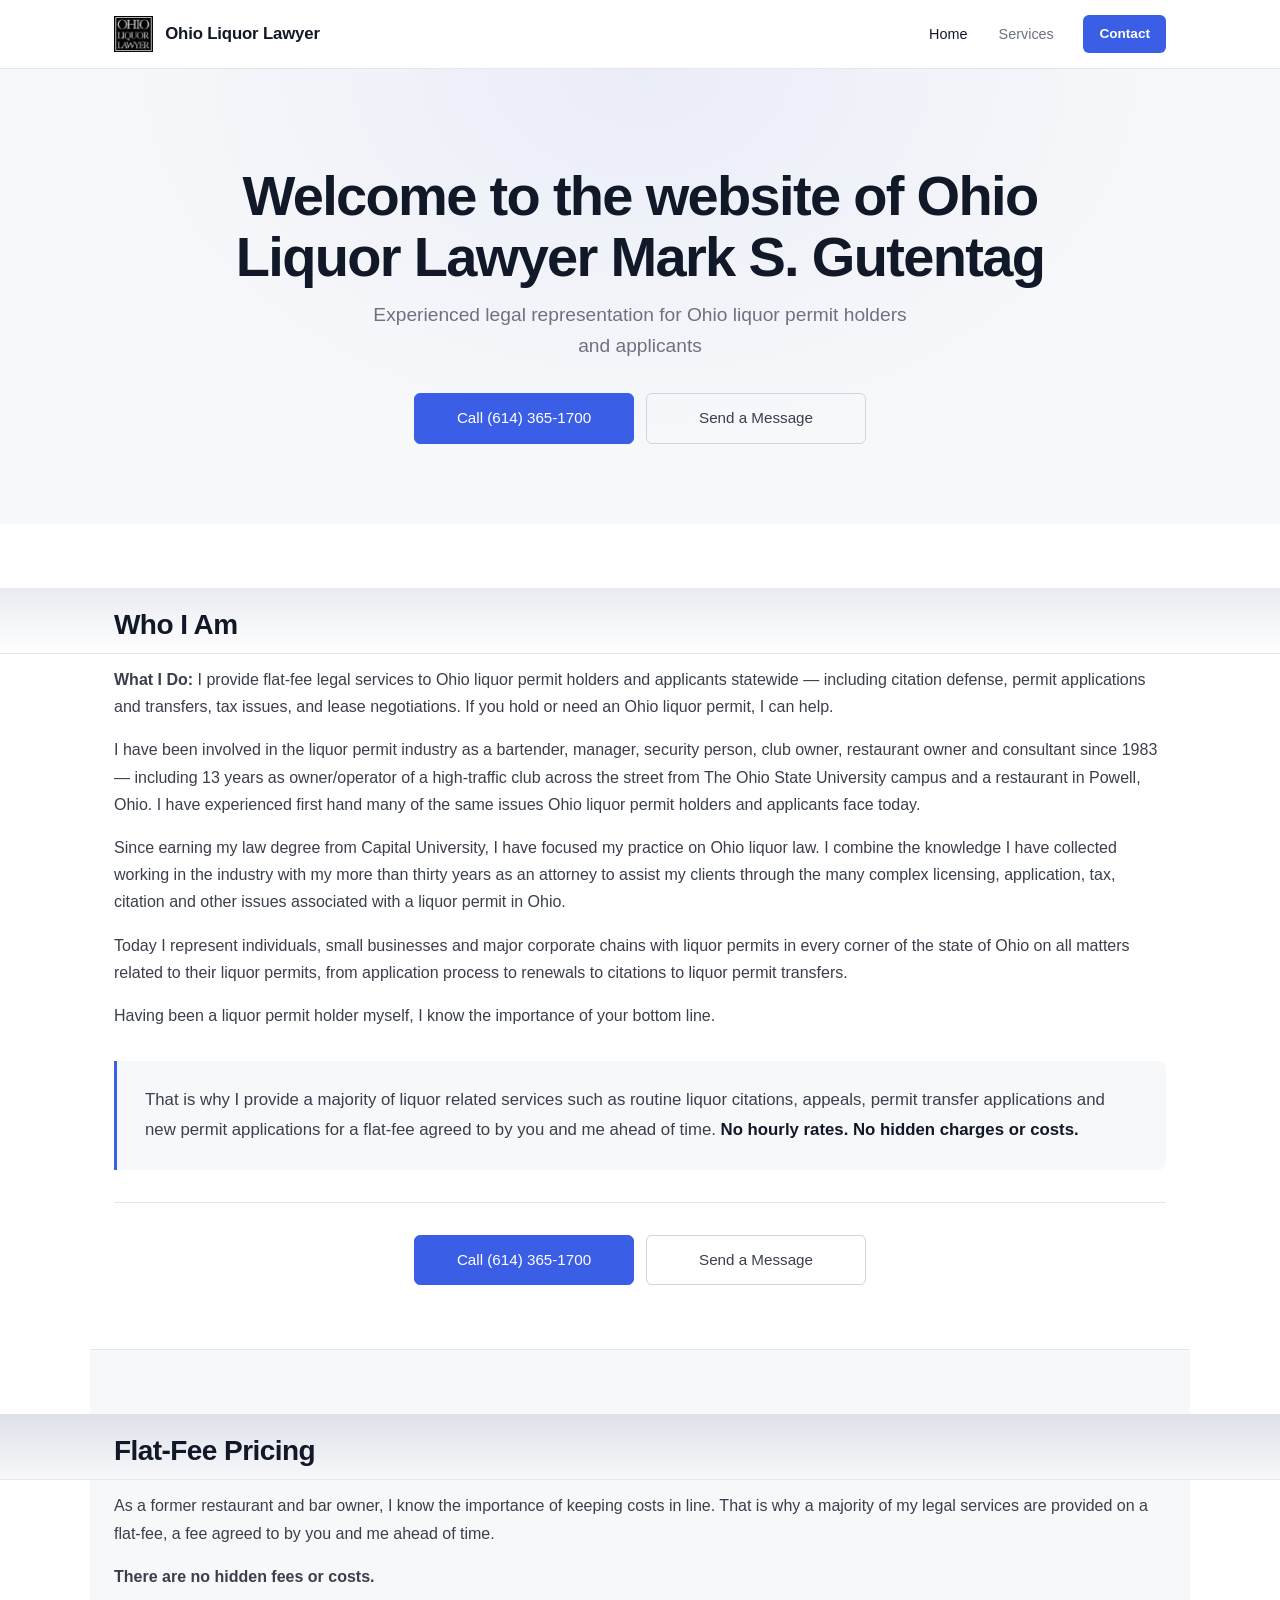
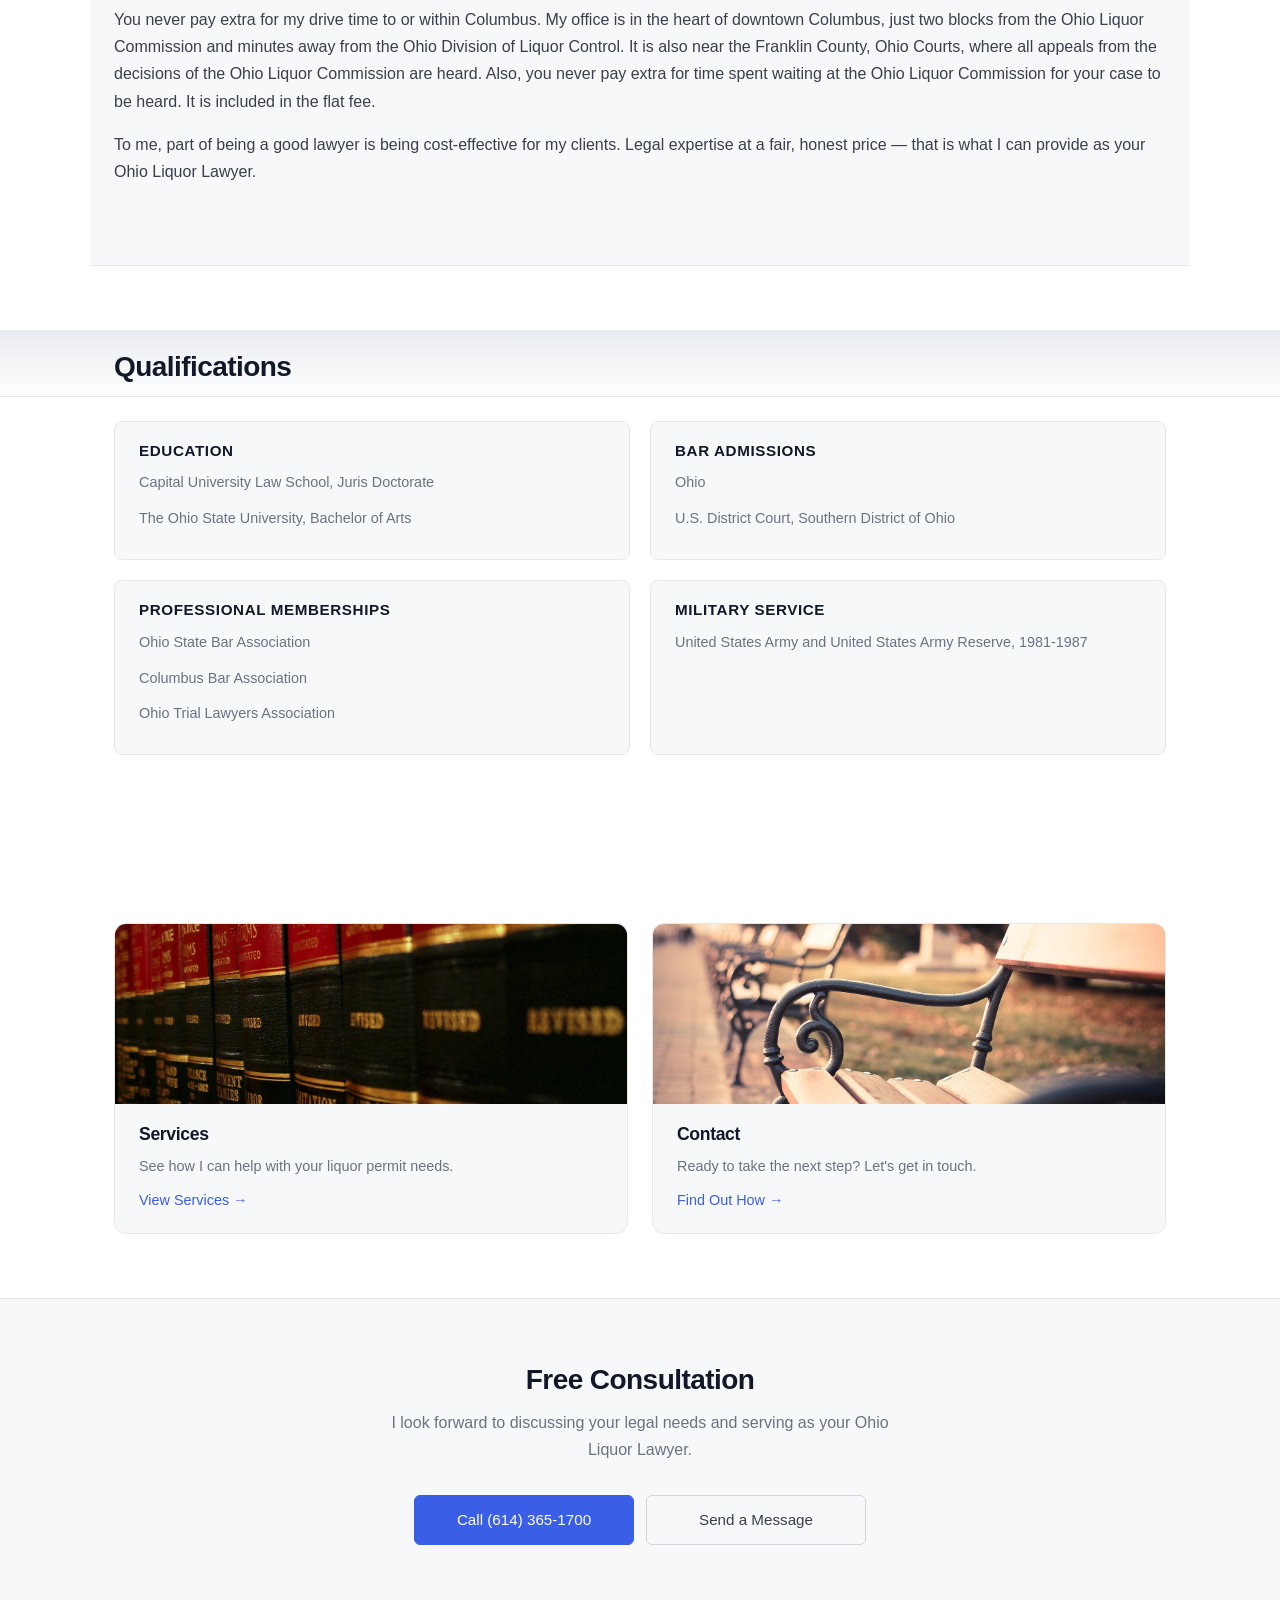
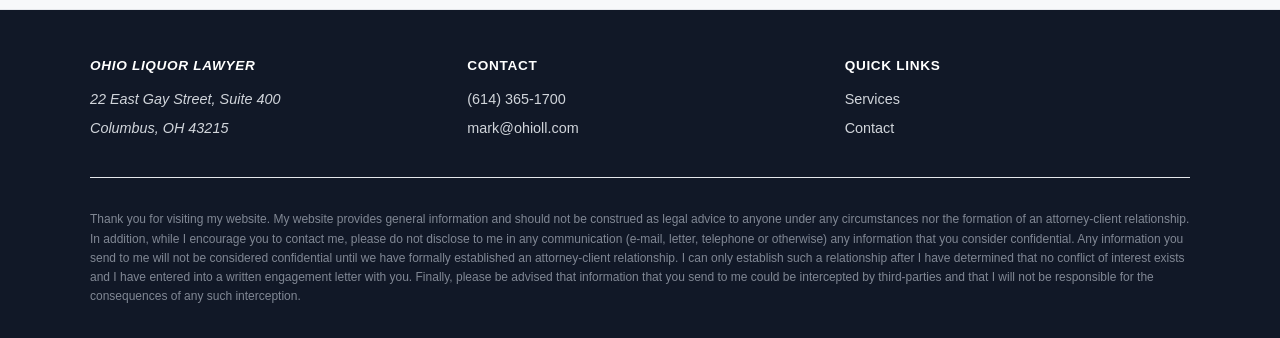
==== commit aa02c1e9: "Make phone call the primary CTA, contact form secondary Swap all CTA button pairs so "Call (614) 365" ====
--- a/index.html
+++ b/index.html
@@ -65,8 +65,8 @@
       <h1>Welcome to the website of Ohio Liquor Lawyer Mark&nbsp;S.&nbsp;Gutentag</h1>
       <p>Experienced legal representation for Ohio liquor permit holders and applicants</p>
       <div class="hero-cta">
-        <a href="contact.html" class="btn btn-primary">Free Consultation</a>
-        <a href="tel:6143651700" class="btn btn-outline">Call (614) 365-1700</a>
+        <a href="tel:6143651700" class="btn btn-primary">Call (614) 365-1700</a>
+        <a href="contact.html" class="btn btn-outline">Send a Message</a>
       </div>
     </section>
 
@@ -88,8 +88,8 @@
       </blockquote>
 
       <div class="inline-cta">
-        <a href="contact.html" class="btn btn-primary">Get in Touch</a>
-        <a href="tel:6143651700" class="btn btn-outline-dark">Call (614) 365-1700</a>
+        <a href="tel:6143651700" class="btn btn-primary">Call (614) 365-1700</a>
+        <a href="contact.html" class="btn btn-outline-dark">Send a Message</a>
       </div>
     </section>
 
@@ -165,8 +165,8 @@
       <h2>Free Consultation</h2>
       <p>I look forward to discussing your legal needs and serving as your Ohio Liquor Lawyer.</p>
       <div class="hero-cta">
-        <a href="contact.html" class="btn btn-primary">Get in Touch</a>
-        <a href="tel:6143651700" class="btn btn-outline">Call (614) 365-1700</a>
+        <a href="tel:6143651700" class="btn btn-primary">Call (614) 365-1700</a>
+        <a href="contact.html" class="btn btn-outline">Send a Message</a>
       </div>
     </section>
   </main>
--- a/css/style.css
+++ b/css/style.css
@@ -7,20 +7,17 @@
 
 /* === Variables === */
 :root {
-  --dark: #0f1117;
-  --dark-light: #1c1e27;
-  --dark-mid: #2a2d38;
-  --accent: #4f6df5;
-  --accent-hover: #3b57d9;
-  --accent-light: #8ba3ff;
-  --text: #d0d3dc;
-  --text-secondary: #8b8fa4;
-  --text-bright: #f0f1f5;
-  --bg: #0f1117;
-  --bg-raised: #181a24;
-  --bg-surface: #1c1e27;
-  --border: rgba(255,255,255,0.08);
-  --border-light: rgba(255,255,255,0.12);
+  --accent: #3b5ee6;
+  --accent-hover: #2d4bc4;
+  --accent-light: #3b5ee6;
+  --text: #3a3f4b;
+  --text-secondary: #6b7280;
+  --text-bright: #111827;
+  --bg: #ffffff;
+  --bg-raised: #f7f8fa;
+  --bg-surface: #ffffff;
+  --border: #e5e7eb;
+  --border-light: #d1d5db;
   --max-width: 1100px;
   --font-body: -apple-system, BlinkMacSystemFont, 'Inter', 'Segoe UI', sans-serif;
   --font-heading: -apple-system, BlinkMacSystemFont, 'Inter', 'Segoe UI', sans-serif;
@@ -82,7 +79,7 @@
 
 /* === Header === */
 .site-header {
-  background: rgba(15,17,23,0.85);
+  background: rgba(255,255,255,0.85);
   backdrop-filter: blur(12px);
   -webkit-backdrop-filter: blur(12px);
   padding: 0;
@@ -167,7 +164,7 @@
 
 .main-nav a:hover {
   color: var(--text-bright);
-  background: rgba(255,255,255,0.05);
+  background: rgba(0,0,0,0.04);
 }
 
 .main-nav a.active {
@@ -194,8 +191,8 @@
 
 /* === Hero === */
 .hero {
-  background: radial-gradient(ellipse at 50% 0%, rgba(79,109,245,0.12) 0%, transparent 60%),
-              var(--bg);
+  background: radial-gradient(ellipse at 50% 0%, rgba(59,94,230,0.07) 0%, transparent 60%),
+              var(--bg-raised);
   color: var(--text-bright);
   text-align: center;
   padding: 6rem 1.5rem 5rem;
@@ -254,8 +251,8 @@
 }
 
 .btn-outline:hover {
-  background: rgba(255,255,255,0.05);
-  border-color: rgba(255,255,255,0.2);
+  background: rgba(0,0,0,0.03);
+  border-color: var(--text-secondary);
   color: var(--text-bright);
 }
 
@@ -266,8 +263,8 @@
 }
 
 .btn-outline-dark:hover {
-  background: rgba(255,255,255,0.05);
-  border-color: rgba(255,255,255,0.2);
+  background: rgba(0,0,0,0.03);
+  border-color: var(--text-secondary);
   color: var(--text-bright);
 }
 
@@ -298,8 +295,8 @@
 
 /* Page hero (smaller, for inner pages) */
 .page-hero {
-  background: radial-gradient(ellipse at 50% 0%, rgba(79,109,245,0.08) 0%, transparent 60%),
-              var(--bg);
+  background: radial-gradient(ellipse at 50% 0%, rgba(59,94,230,0.05) 0%, transparent 60%),
+              var(--bg-raised);
   color: var(--text-bright);
   text-align: center;
   padding: 4rem 1.5rem 3rem;
@@ -338,12 +335,13 @@
 
 .content-section h2 {
   margin-top: 2.5rem;
-  padding-top: 1.25rem;
-  padding-bottom: 0.75rem;
+  margin-left: calc(-50vw + 50%);
+  margin-right: calc(-50vw + 50%);
+  padding: 1.25rem calc(50vw - 50%) 0.75rem;
   border-bottom: 1px solid var(--border);
   position: sticky;
   top: 62px;
-  background: var(--bg);
+  background: linear-gradient(180deg, #e8ebf0 0%, var(--bg) 100%);
   z-index: 40;
 }
 
@@ -423,7 +421,7 @@
 }
 
 .pricing-section h2 {
-  background: var(--bg-raised);
+  background: linear-gradient(180deg, #dde1e8 0%, var(--bg-raised) 100%);
 }
 
 /* === CTA Cards (Home page) === */
@@ -455,7 +453,6 @@
   width: 100%;
   height: 180px;
   object-fit: cover;
-  opacity: 0.8;
 }
 
 .cta-card-body {
@@ -489,12 +486,13 @@
 
 .services-content h2 {
   margin-top: 2.5rem;
-  padding-top: 1.25rem;
-  padding-bottom: 0.75rem;
+  margin-left: calc(-50vw + 50%);
+  margin-right: calc(-50vw + 50%);
+  padding: 1.25rem calc(50vw - 50%) 0.75rem;
   border-bottom: 1px solid var(--border);
   position: sticky;
   top: 62px;
-  background: var(--bg);
+  background: linear-gradient(180deg, #e8ebf0 0%, var(--bg) 100%);
   z-index: 40;
 }
 
@@ -585,7 +583,7 @@
 }
 
 .contact-item a:hover {
-  color: var(--accent-light);
+  color: var(--accent);
 }
 
 /* === Contact Form === */
@@ -710,8 +708,8 @@
 
 /* === Footer === */
 .site-footer {
-  background: var(--bg);
-  color: var(--text-secondary);
+  background: var(--text-bright);
+  color: #d1d5db;
   padding: 3rem 1.5rem 2rem;
   font-size: 0.9rem;
   border-top: 1px solid var(--border);
@@ -731,7 +729,7 @@
 }
 
 .footer-col h4 {
-  color: var(--text-bright);
+  color: #ffffff;
   font-size: 0.85rem;
   text-transform: uppercase;
   letter-spacing: 0.05em;
@@ -744,12 +742,12 @@
 }
 
 .footer-col a {
-  color: var(--text-secondary);
+  color: #d1d5db;
   transition: color 0.15s;
 }
 
 .footer-col a:hover {
-  color: var(--text-bright);
+  color: #ffffff;
 }
 
 .footer-col ul {
@@ -765,8 +763,8 @@
   margin-top: 2rem;
   font-size: 0.75rem;
   line-height: 1.6;
-  color: var(--text-secondary);
-  opacity: 0.6;
+  color: #9ca3af;
+  opacity: 0.8;
 }
 
 /* === Responsive === */
@@ -811,6 +809,7 @@
     border-radius: 0;
     margin-left: 0;
     font-size: 0.9rem;
+    color: var(--accent);
   }
 
   .hero h1 {
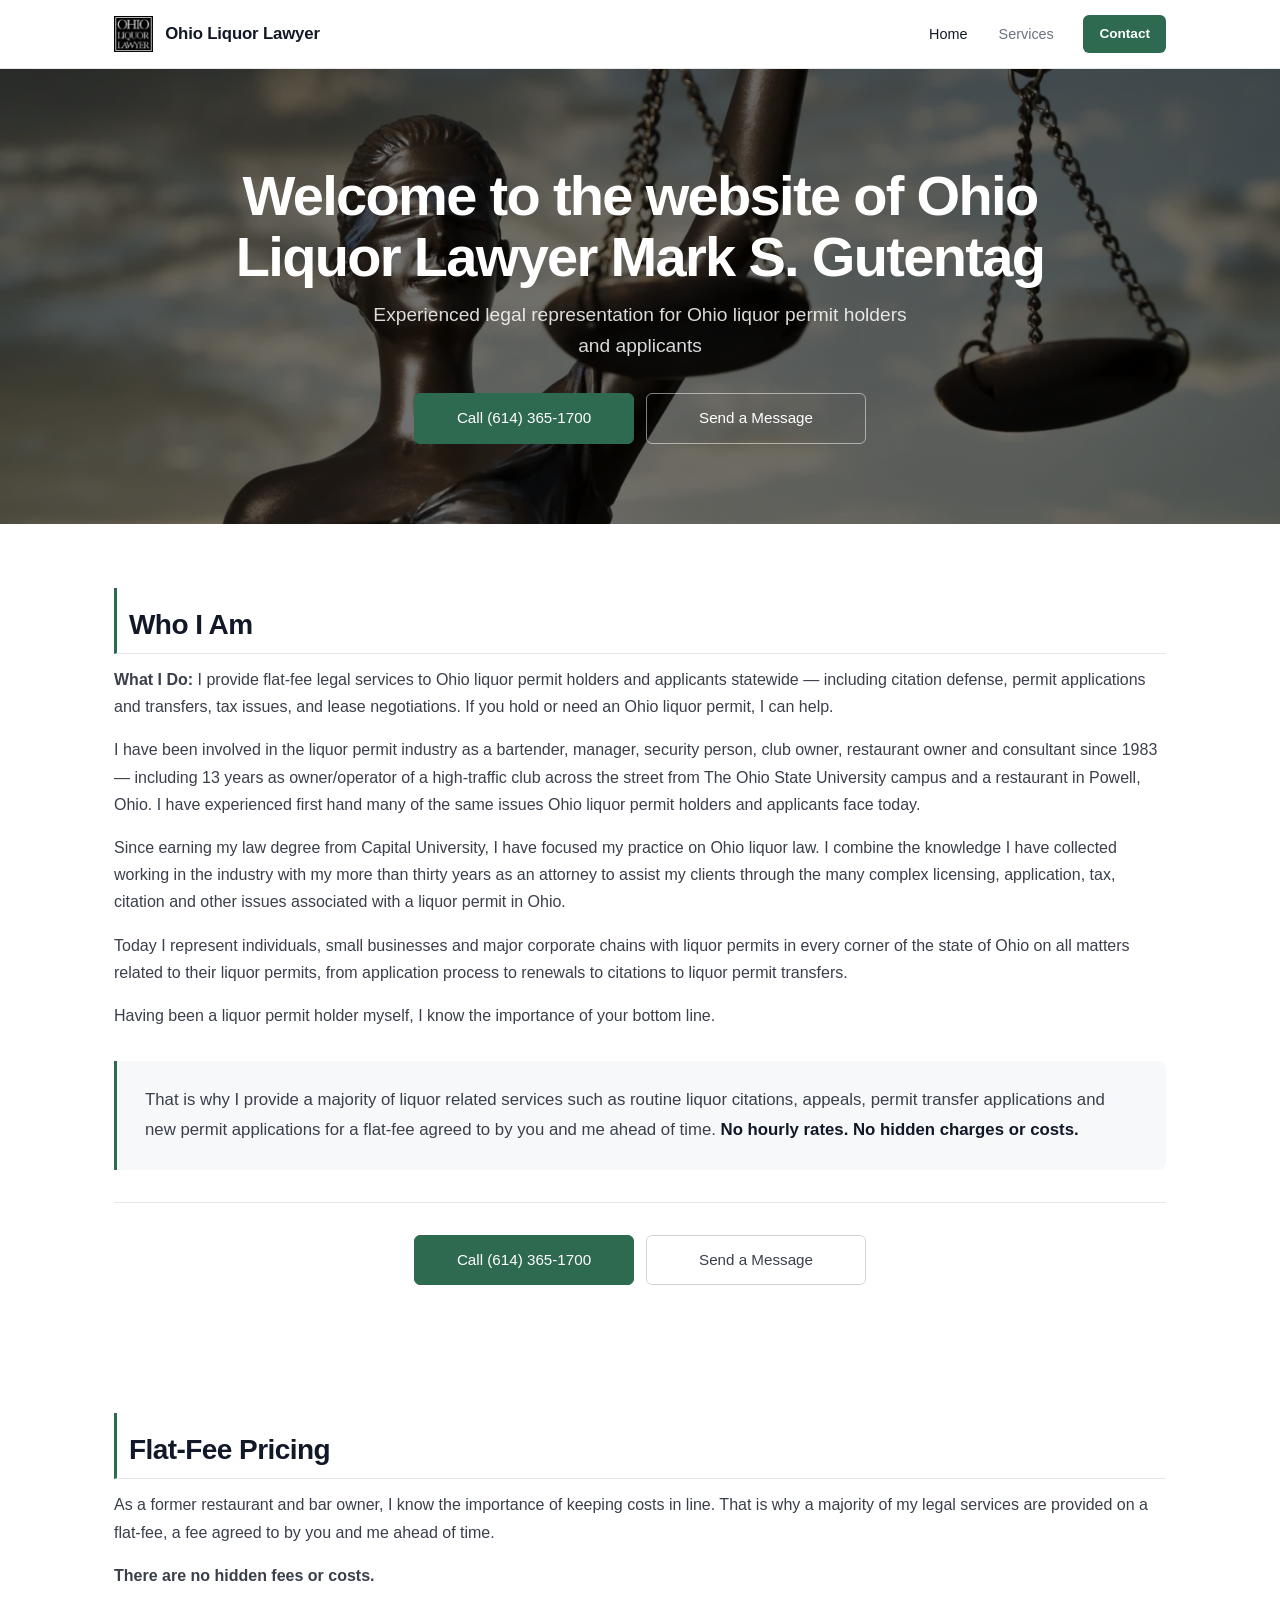
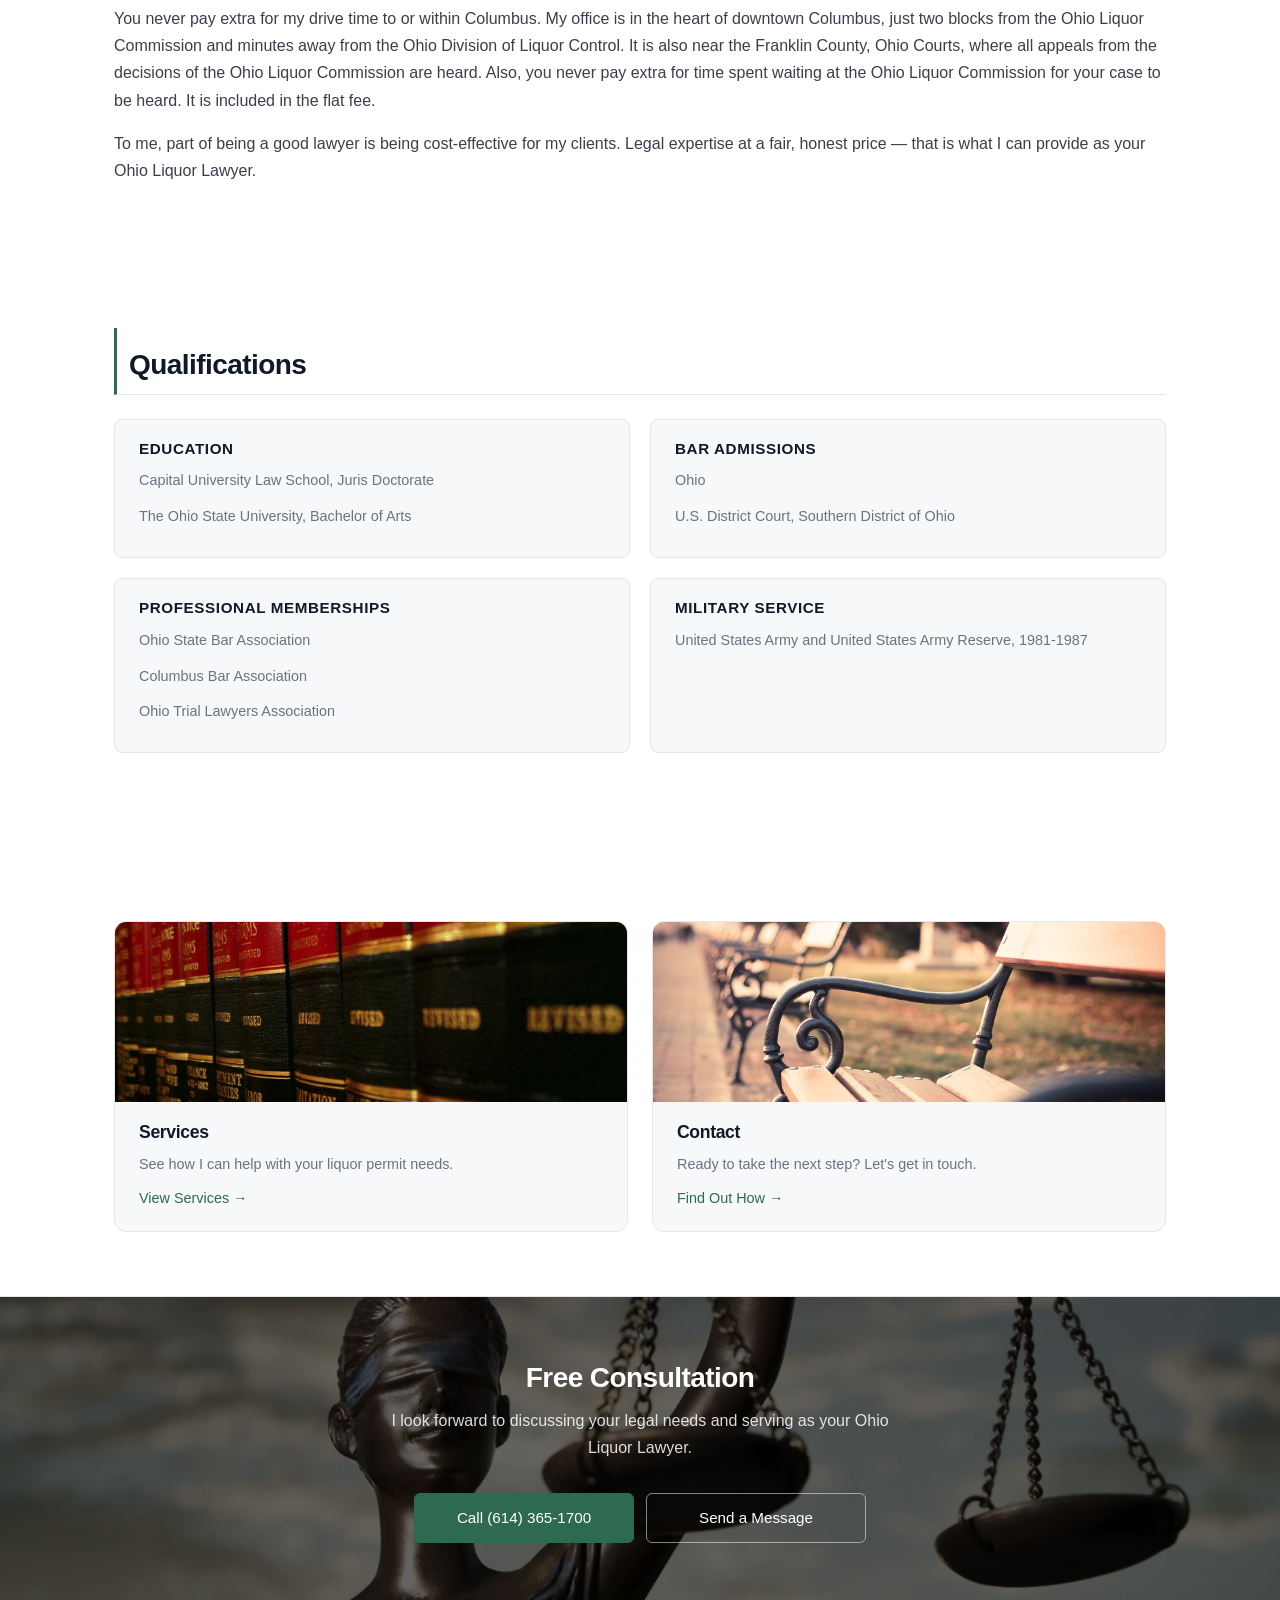
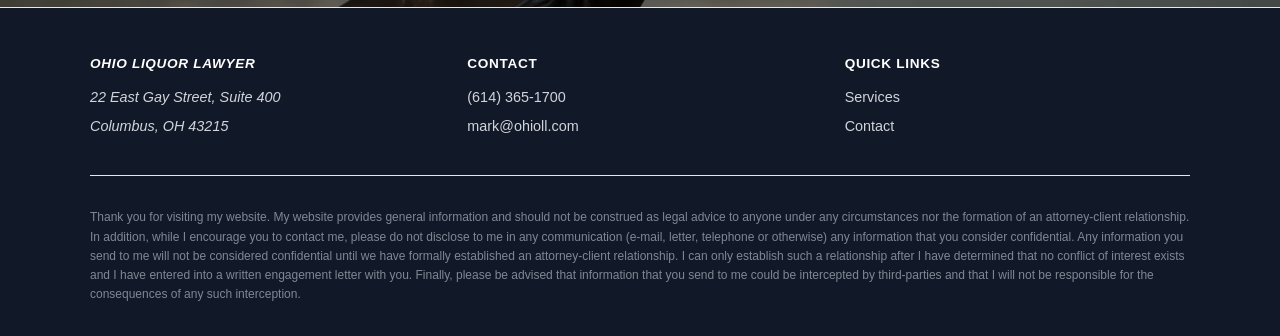
==== commit 00935a37: "Use unique hero images per page, rename preview images Services page uses about.png (law books), Con" ====
--- a/index.html
+++ b/index.html
@@ -143,7 +143,7 @@
     <div class="content-section">
       <div class="cta-cards">
         <a href="services.html" class="cta-card">
-          <img src="assets/images/about-preview.png" alt="Legal services for Ohio liquor permits">
+          <img src="assets/images/about.png" alt="Legal services for Ohio liquor permits">
           <div class="cta-card-body">
             <h3>Services</h3>
             <p>See how I can help with your liquor permit needs.</p>
@@ -151,7 +151,7 @@
           </div>
         </a>
         <a href="contact.html" class="cta-card">
-          <img src="assets/images/contact-preview.png" alt="Contact Ohio Liquor Lawyer">
+          <img src="assets/images/contact.png" alt="Contact Ohio Liquor Lawyer">
           <div class="cta-card-body">
             <h3>Contact</h3>
             <p>Ready to take the next step? Let's get in touch.</p>
--- a/css/style.css
+++ b/css/style.css
@@ -7,9 +7,9 @@
 
 /* === Variables === */
 :root {
-  --accent: #3b5ee6;
-  --accent-hover: #2d4bc4;
-  --accent-light: #3b5ee6;
+  --accent: #2d6a4f;
+  --accent-hover: #1b4332;
+  --accent-light: #2d6a4f;
   --text: #3a3f4b;
   --text-secondary: #6b7280;
   --text-bright: #111827;
@@ -191,15 +191,15 @@
 
 /* === Hero === */
 .hero {
-  background: radial-gradient(ellipse at 50% 0%, rgba(59,94,230,0.07) 0%, transparent 60%),
-              var(--bg-raised);
-  color: var(--text-bright);
+  background: linear-gradient(rgba(0,0,0,0.55), rgba(0,0,0,0.55)),
+              url('../assets/images/hero-home.jpg') center/cover no-repeat;
+  color: #fff;
   text-align: center;
   padding: 6rem 1.5rem 5rem;
 }
 
 .hero h1 {
-  color: var(--text-bright);
+  color: #fff;
   font-size: 3.5rem;
   margin-bottom: 0.75rem;
   font-weight: 700;
@@ -210,7 +210,7 @@
 
 .hero p {
   font-size: 1.2rem;
-  color: var(--text-secondary);
+  color: rgba(255,255,255,0.85);
   max-width: 550px;
   margin: 0 auto;
   line-height: 1.6;
@@ -283,6 +283,19 @@
   min-width: 220px;
 }
 
+.hero .btn-outline,
+.cta-banner .btn-outline {
+  color: #fff;
+  border-color: rgba(255,255,255,0.5);
+}
+
+.hero .btn-outline:hover,
+.cta-banner .btn-outline:hover {
+  background: rgba(255,255,255,0.1);
+  border-color: #fff;
+  color: #fff;
+}
+
 .inline-cta {
   display: flex;
   gap: 0.75rem;
@@ -295,16 +308,26 @@
 
 /* Page hero (smaller, for inner pages) */
 .page-hero {
-  background: radial-gradient(ellipse at 50% 0%, rgba(59,94,230,0.05) 0%, transparent 60%),
-              var(--bg-raised);
-  color: var(--text-bright);
+  background: linear-gradient(rgba(0,0,0,0.55), rgba(0,0,0,0.55)),
+              url('../assets/images/hero-home.jpg') center/cover no-repeat;
+}
+
+.page-hero--services {
+  background: linear-gradient(rgba(0,0,0,0.55), rgba(0,0,0,0.55)),
+              url('../assets/images/about.png') center/cover no-repeat;
+}
+
+.page-hero--contact {
+  background: linear-gradient(rgba(0,0,0,0.55), rgba(0,0,0,0.55)),
+              url('../assets/images/contact.png') center/cover no-repeat;
+  color: #fff;
   text-align: center;
   padding: 4rem 1.5rem 3rem;
   border-bottom: 1px solid var(--border);
 }
 
 .page-hero h1 {
-  color: var(--text-bright);
+  color: #fff;
   font-size: 2.5rem;
   margin-bottom: 0;
 }
@@ -335,13 +358,12 @@
 
 .content-section h2 {
   margin-top: 2.5rem;
-  margin-left: calc(-50vw + 50%);
-  margin-right: calc(-50vw + 50%);
-  padding: 1.25rem calc(50vw - 50%) 0.75rem;
+  padding: 1.25rem 0 0.75rem 0.75rem;
+  border-left: 3px solid var(--accent);
   border-bottom: 1px solid var(--border);
   position: sticky;
   top: 62px;
-  background: linear-gradient(180deg, #e8ebf0 0%, var(--bg) 100%);
+  background: var(--bg);
   z-index: 40;
 }
 
@@ -413,15 +435,8 @@
 
 /* === Pricing Section (Home page) === */
 .pricing-section {
-  background: var(--bg-raised);
-  border-top: 1px solid var(--border);
-  border-bottom: 1px solid var(--border);
   padding-top: 4rem;
   padding-bottom: 4rem;
-}
-
-.pricing-section h2 {
-  background: linear-gradient(180deg, #dde1e8 0%, var(--bg-raised) 100%);
 }
 
 /* === CTA Cards (Home page) === */
@@ -486,13 +501,12 @@
 
 .services-content h2 {
   margin-top: 2.5rem;
-  margin-left: calc(-50vw + 50%);
-  margin-right: calc(-50vw + 50%);
-  padding: 1.25rem calc(50vw - 50%) 0.75rem;
+  padding: 1.25rem 0 0.75rem 0.75rem;
+  border-left: 3px solid var(--accent);
   border-bottom: 1px solid var(--border);
   position: sticky;
   top: 62px;
-  background: linear-gradient(180deg, #e8ebf0 0%, var(--bg) 100%);
+  background: var(--bg);
   z-index: 40;
 }
 
@@ -639,7 +653,7 @@
 .form-group textarea:focus {
   outline: none;
   border-color: var(--accent);
-  box-shadow: 0 0 0 2px rgba(79,109,245,0.15);
+  box-shadow: 0 0 0 2px rgba(45,106,79,0.15);
 }
 
 .form-group input::placeholder,
@@ -674,8 +688,9 @@
 
 /* === CTA Banner === */
 .cta-banner {
-  background: var(--bg-raised);
-  color: var(--text-bright);
+  background: linear-gradient(rgba(0,0,0,0.6), rgba(0,0,0,0.6)),
+              url('../assets/images/hero-home.jpg') center/cover no-repeat;
+  color: #fff;
   text-align: center;
   padding: 4rem 1.5rem;
   margin-top: 0;
@@ -683,13 +698,13 @@
 }
 
 .cta-banner h2 {
-  color: var(--text-bright);
+  color: #fff;
   border: none;
   margin-top: 0;
 }
 
 .cta-banner p {
-  color: var(--text-secondary);
+  color: rgba(255,255,255,0.85);
   max-width: 500px;
   margin: 0.5rem auto 1.5rem;
 }
